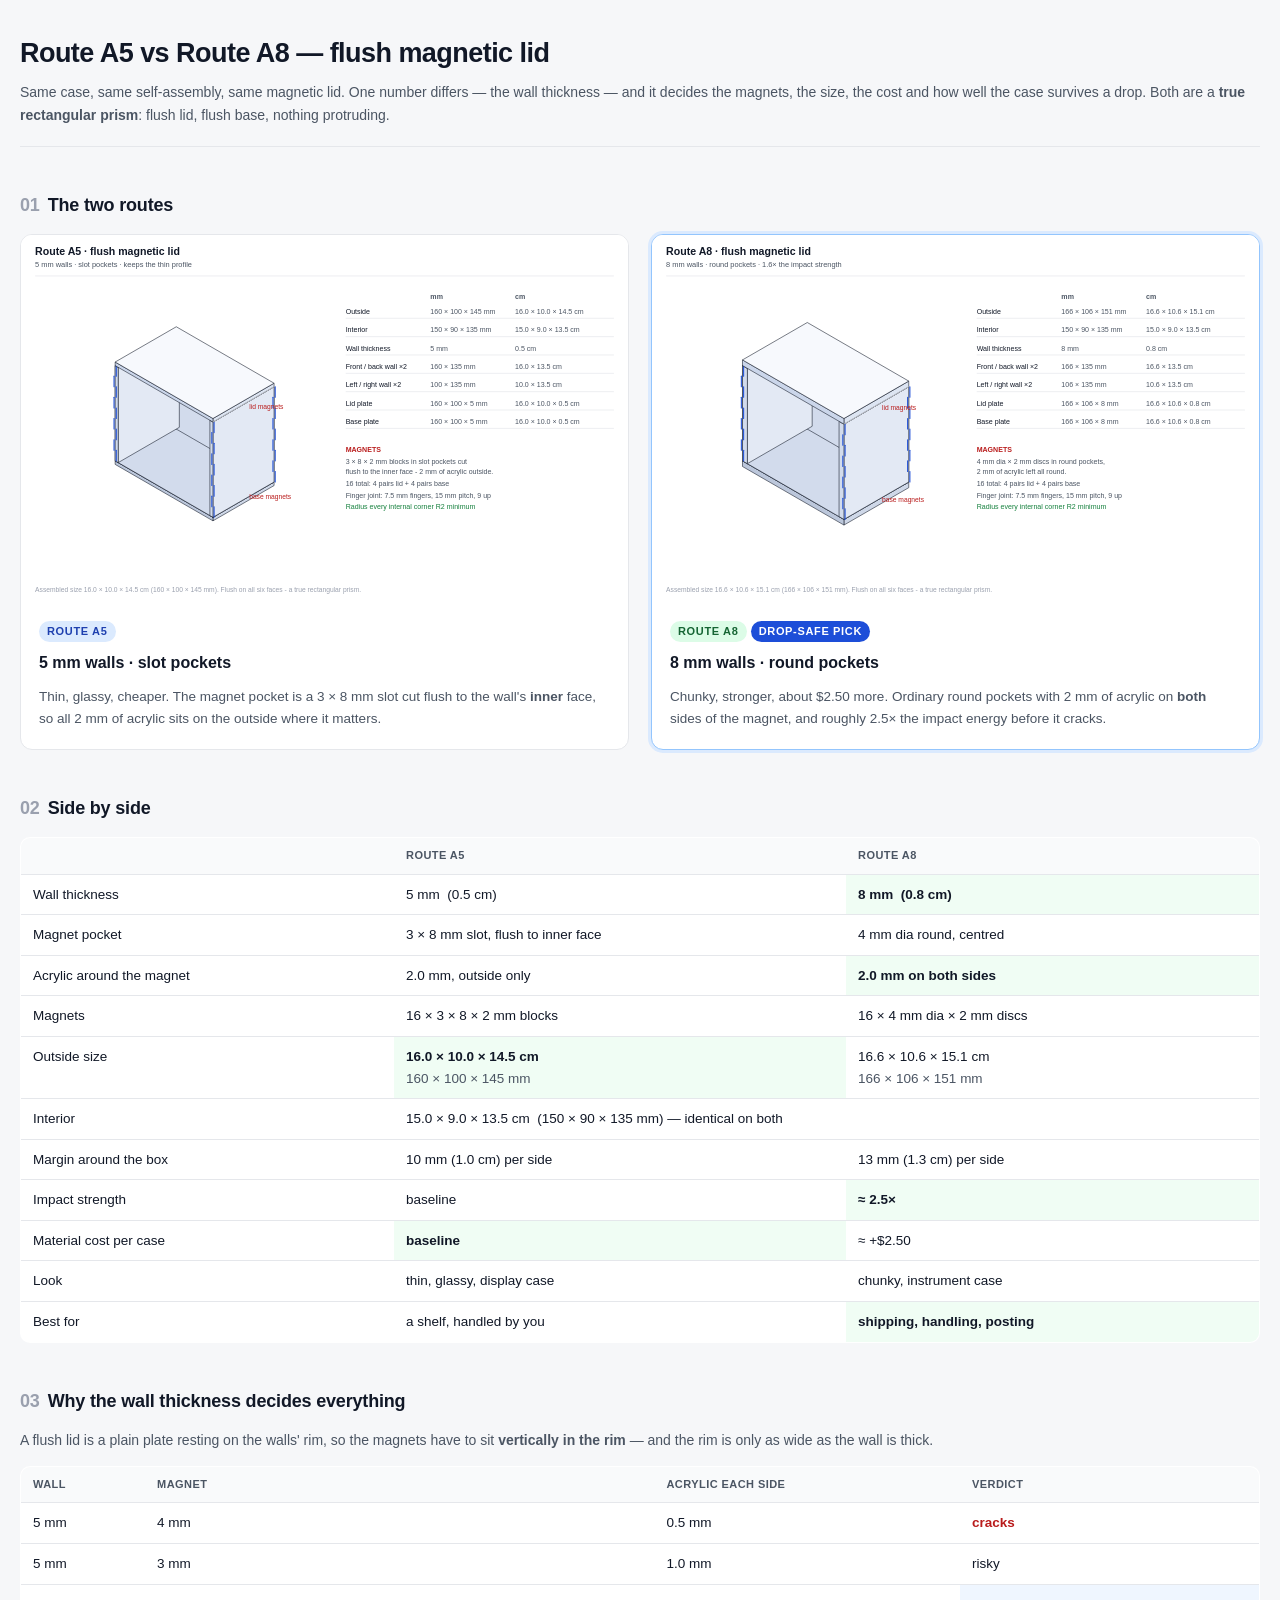
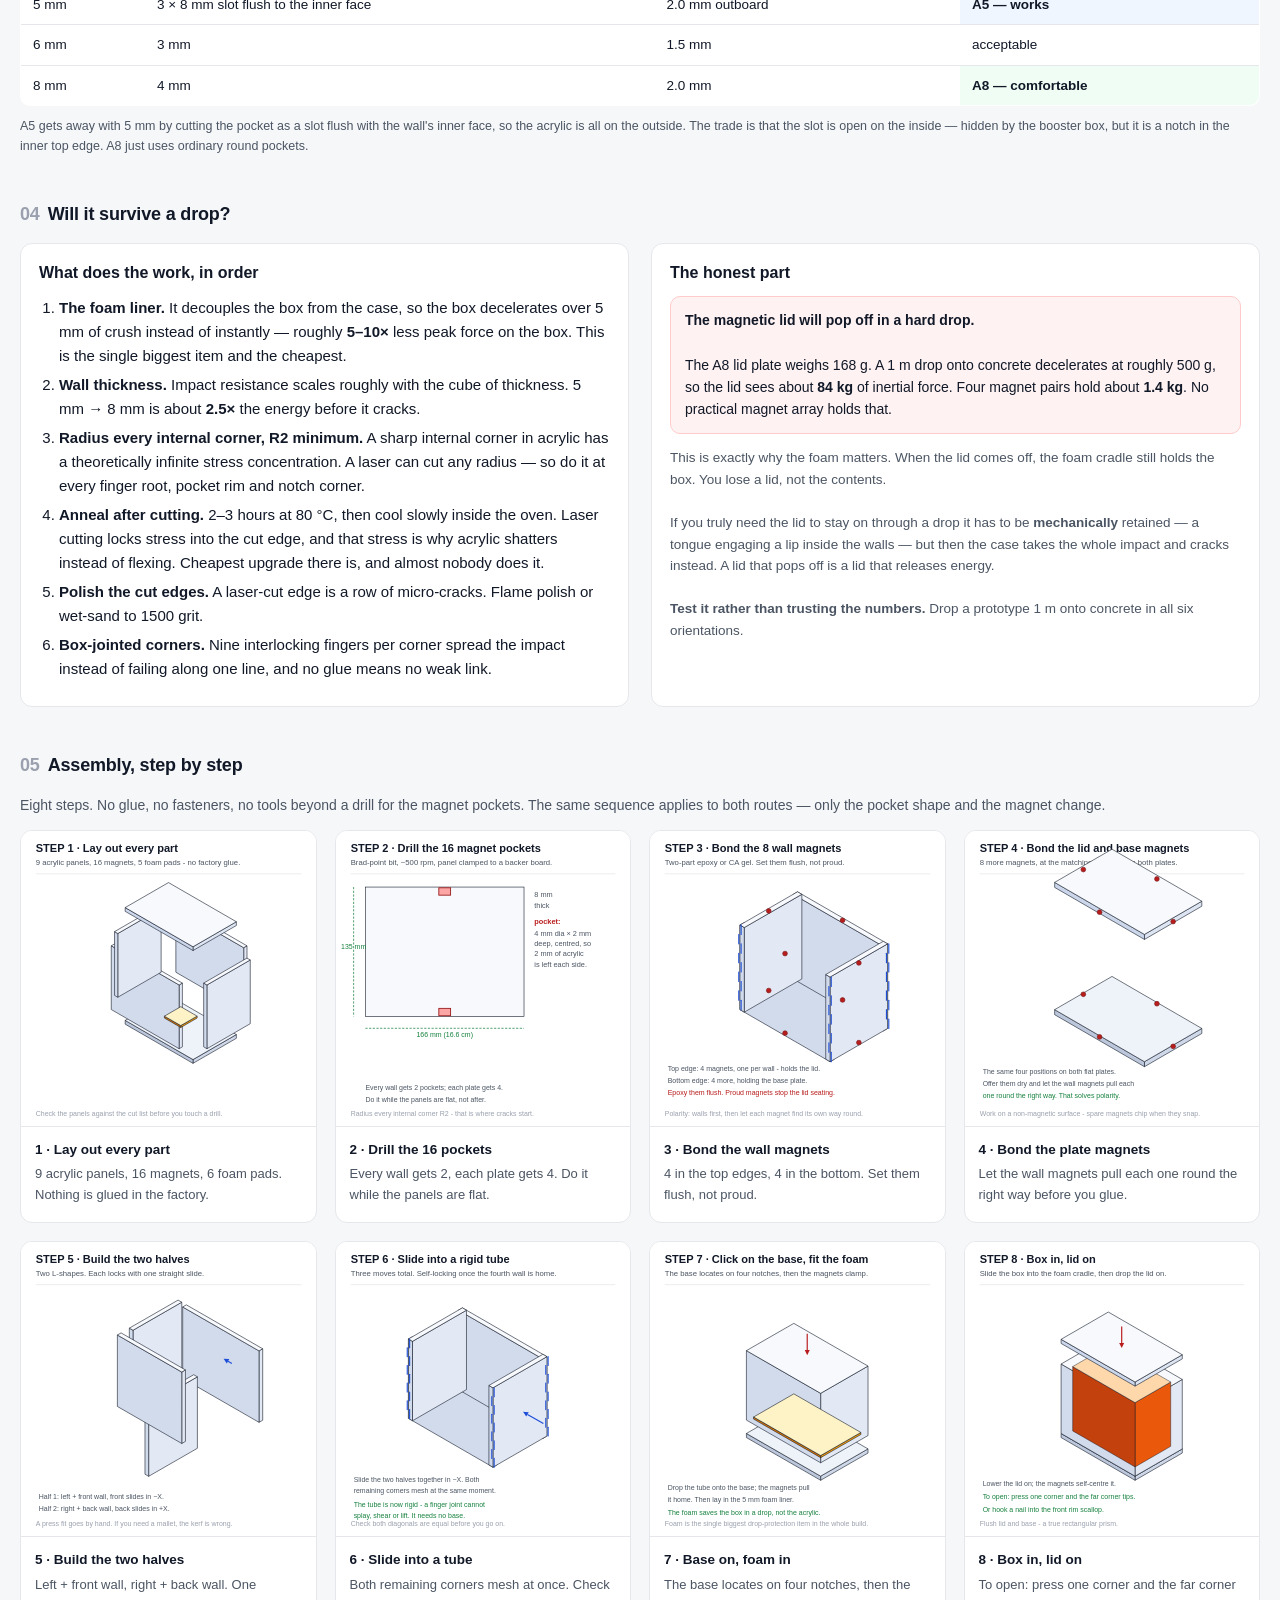
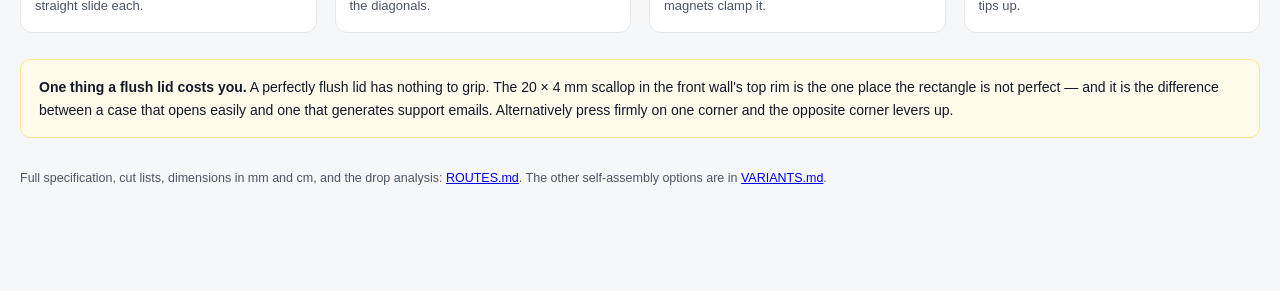
==== display-cases/compare-a.html @ 5394ac8b "Add flush-lid routes A5 and A8 plus an 8-step assembly sequence - ROUTES.md: both routes specced in " ====
<!DOCTYPE html>
<html lang="en">
<head>
<meta charset="utf-8">
<meta name="viewport" content="width=device-width, initial-scale=1">
<title>Route A5 vs Route A8 — flush magnetic lid display case</title>
<style>
  :root { --ink:#111827; --mid:#4b5563; --dim:#9aa0ae; --line:#e5e7eb;
          --blue:#1d4ed8; --red:#b91c1c; --green:#15803d; --amber:#b45309; }
  * { box-sizing: border-box; }
  body { margin:0; padding:32px 20px 90px; background:#f6f7f9; color:var(--ink);
         font:15px/1.6 -apple-system, BlinkMacSystemFont, "Segoe UI", Roboto, Helvetica, Arial, sans-serif; }
  .wrap { max-width: 1360px; margin:0 auto; }
  header { border-bottom:1px solid var(--line); padding-bottom:20px; margin-bottom:26px; }
  h1 { font-size:27px; margin:0 0 6px; letter-spacing:-0.02em; }
  .sub { color:var(--mid); font-size:14px; }
  h2 { font-size:18px; margin:44px 0 14px; letter-spacing:-0.01em; }
  h2 .n { color:var(--dim); font-weight:600; margin-right:8px; }
  .cols2 { display:grid; grid-template-columns:1fr 1fr; gap:22px; }
  .cols4 { display:grid; grid-template-columns:repeat(4,1fr); gap:18px; }
  @media (max-width:1100px) { .cols2, .cols4 { grid-template-columns:1fr 1fr; } }
  @media (max-width:700px)  { .cols2, .cols4 { grid-template-columns:1fr; } }
  .card { background:#fff; border:1px solid var(--line); border-radius:12px; overflow:hidden; }
  .card.pick { border-color:#93c5fd; box-shadow:0 0 0 3px #dbeafe; }
  .card img { display:block; width:100%; height:auto; }
  .body { padding:16px 18px 20px; }
  .tag { display:inline-block; font-size:11px; font-weight:700; letter-spacing:.06em;
         text-transform:uppercase; padding:2px 8px; border-radius:999px; margin-bottom:8px;
         background:#e5e7eb; color:#374151; }
  .tag.a5 { background:#dbeafe; color:#1e40af; }
  .tag.a8 { background:#dcfce7; color:#166534; }
  .tag.star { background:#1d4ed8; color:#fff; }
  h3 { font-size:16px; margin:0 0 10px; }
  table { border-collapse:collapse; width:100%; font-size:13.5px; background:#fff;
          border:1px solid var(--line); border-radius:10px; overflow:hidden; }
  th, td { text-align:left; padding:9px 12px; border-bottom:1px solid var(--line); vertical-align:top; }
  th { background:#f9fafb; font-size:11px; text-transform:uppercase; letter-spacing:.04em; color:var(--mid); }
  tr:last-child td { border-bottom:none; }
  td.best { background:#eff6ff; font-weight:600; }
  td.win { background:#f0fdf4; font-weight:600; }
  code { background:#eef1f5; padding:1px 5px; border-radius:4px; font-size:12.5px; }
  .cap { color:var(--mid); font-size:12.5px; margin-top:10px; }
  .note { background:#fffbeb; border:1px solid #fde68a; border-radius:10px; padding:16px 18px; font-size:14px; }
  .warn { background:#fef2f2; border:1px solid #fecaca; border-radius:10px; padding:16px 18px; font-size:14px; }
  ol, ul { padding-left:20px; margin:6px 0 0; }
  li { margin-bottom:5px; }
  .step { background:#fff; border:1px solid var(--line); border-radius:12px; overflow:hidden; }
  .step img { display:block; width:100%; height:auto; border-bottom:1px solid var(--line); }
  .steptxt { padding:12px 14px 16px; font-size:13px; }
  .steptxt strong { display:block; font-size:13.5px; margin-bottom:4px; }
  .steptxt span { color:var(--mid); }
</style>
</head>
<body>
<div class="wrap">

<header>
  <h1>Route A5 vs Route A8 — flush magnetic lid</h1>
  <div class="sub">
    Same case, same self-assembly, same magnetic lid. One number differs —
    the wall thickness — and it decides the magnets, the size, the cost and how
    well the case survives a drop. Both are a <strong>true rectangular prism</strong>:
    flush lid, flush base, nothing protruding.
  </div>
</header>

<h2><span class="n">01</span>The two routes</h2>
<div class="cols2">
  <div class="card">
    <img src="variants/a5.svg" alt="Route A5 - 5 mm walls, flush magnetic lid">
    <div class="body">
      <span class="tag a5">Route A5</span>
      <h3>5 mm walls &middot; slot pockets</h3>
      <p style="margin:0;font-size:13.5px;color:var(--mid)">
        Thin, glassy, cheaper. The magnet pocket is a 3 &times; 8 mm slot cut flush
        to the wall's <strong>inner</strong> face, so all 2 mm of acrylic sits on
        the outside where it matters.
      </p>
    </div>
  </div>
  <div class="card pick">
    <img src="variants/a8.svg" alt="Route A8 - 8 mm walls, flush magnetic lid">
    <div class="body">
      <span class="tag a8">Route A8</span> <span class="tag star">Drop-safe pick</span>
      <h3>8 mm walls &middot; round pockets</h3>
      <p style="margin:0;font-size:13.5px;color:var(--mid)">
        Chunky, stronger, about $2.50 more. Ordinary round pockets with 2 mm of
        acrylic on <strong>both</strong> sides of the magnet, and roughly 2.5&times;
        the impact energy before it cracks.
      </p>
    </div>
  </div>
</div>

<h2><span class="n">02</span>Side by side</h2>
<table>
  <thead><tr><th>&nbsp;</th><th>Route A5</th><th>Route A8</th></tr></thead>
  <tbody>
    <tr><td>Wall thickness</td><td>5 mm &nbsp;(0.5 cm)</td><td class="win">8 mm &nbsp;(0.8 cm)</td></tr>
    <tr><td>Magnet pocket</td><td>3 &times; 8 mm slot, flush to inner face</td><td>4 mm dia round, centred</td></tr>
    <tr><td>Acrylic around the magnet</td><td>2.0 mm, outside only</td><td class="win">2.0 mm on both sides</td></tr>
    <tr><td>Magnets</td><td>16 &times; 3 &times; 8 &times; 2 mm blocks</td><td>16 &times; 4 mm dia &times; 2 mm discs</td></tr>
    <tr><td>Outside size</td>
        <td class="win">16.0 &times; 10.0 &times; 14.5 cm<br><span style="color:var(--mid);font-weight:400">160 &times; 100 &times; 145 mm</span></td>
        <td>16.6 &times; 10.6 &times; 15.1 cm<br><span style="color:var(--mid)">166 &times; 106 &times; 151 mm</span></td></tr>
    <tr><td>Interior</td><td colspan="2">15.0 &times; 9.0 &times; 13.5 cm &nbsp;(150 &times; 90 &times; 135 mm) &mdash; identical on both</td></tr>
    <tr><td>Margin around the box</td><td>10 mm (1.0 cm) per side</td><td>13 mm (1.3 cm) per side</td></tr>
    <tr><td>Impact strength</td><td>baseline</td><td class="win">&asymp; 2.5&times;</td></tr>
    <tr><td>Material cost per case</td><td class="win">baseline</td><td>&asymp; +$2.50</td></tr>
    <tr><td>Look</td><td>thin, glassy, display case</td><td>chunky, instrument case</td></tr>
    <tr><td>Best for</td><td>a shelf, handled by you</td><td class="win">shipping, handling, posting</td></tr>
  </tbody>
</table>

<h2><span class="n">03</span>Why the wall thickness decides everything</h2>
<p style="font-size:14px;color:var(--mid);margin-top:0">
  A flush lid is a plain plate resting on the walls' rim, so the magnets have to
  sit <strong>vertically in the rim</strong> &mdash; and the rim is only as wide as the
  wall is thick.
</p>
<table>
  <thead><tr><th>Wall</th><th>Magnet</th><th>Acrylic each side</th><th>Verdict</th></tr></thead>
  <tbody>
    <tr><td>5 mm</td><td>4 mm</td><td>0.5 mm</td><td style="color:var(--red);font-weight:600">cracks</td></tr>
    <tr><td>5 mm</td><td>3 mm</td><td>1.0 mm</td><td>risky</td></tr>
    <tr><td>5 mm</td><td>3 &times; 8 mm slot flush to the inner face</td><td>2.0 mm outboard</td><td class="best">A5 &mdash; works</td></tr>
    <tr><td>6 mm</td><td>3 mm</td><td>1.5 mm</td><td>acceptable</td></tr>
    <tr><td>8 mm</td><td>4 mm</td><td>2.0 mm</td><td class="win">A8 &mdash; comfortable</td></tr>
  </tbody>
</table>
<p class="cap">
  A5 gets away with 5 mm by cutting the pocket as a slot flush with the wall's
  inner face, so the acrylic is all on the outside. The trade is that the slot is
  open on the inside &mdash; hidden by the booster box, but it is a notch in the
  inner top edge. A8 just uses ordinary round pockets.
</p>


<h2><span class="n">04</span>Will it survive a drop?</h2>
<div class="cols2">
  <div class="card"><div class="body">
    <h3>What does the work, in order</h3>
    <ol>
      <li><strong>The foam liner.</strong> It decouples the box from the case, so the box decelerates over 5 mm of crush instead of instantly &mdash; roughly <strong>5&ndash;10&times;</strong> less peak force on the box. This is the single biggest item and the cheapest.</li>
      <li><strong>Wall thickness.</strong> Impact resistance scales roughly with the cube of thickness. 5 mm &rarr; 8 mm is about <strong>2.5&times;</strong> the energy before it cracks.</li>
      <li><strong>Radius every internal corner, R2 minimum.</strong> A sharp internal corner in acrylic has a theoretically infinite stress concentration. A laser can cut any radius &mdash; so do it at every finger root, pocket rim and notch corner.</li>
      <li><strong>Anneal after cutting.</strong> 2&ndash;3 hours at 80&nbsp;&deg;C, then cool slowly inside the oven. Laser cutting locks stress into the cut edge, and that stress is why acrylic shatters instead of flexing. Cheapest upgrade there is, and almost nobody does it.</li>
      <li><strong>Polish the cut edges.</strong> A laser-cut edge is a row of micro-cracks. Flame polish or wet-sand to 1500 grit.</li>
      <li><strong>Box-jointed corners.</strong> Nine interlocking fingers per corner spread the impact instead of failing along one line, and no glue means no weak link.</li>
    </ol>
  </div></div>
  <div class="card"><div class="body">
    <h3>The honest part</h3>
    <div class="warn" style="padding:12px 14px">
      <strong>The magnetic lid will pop off in a hard drop.</strong><br><br>
      The A8 lid plate weighs 168&nbsp;g. A 1&nbsp;m drop onto concrete decelerates at
      roughly 500&nbsp;g, so the lid sees about <strong>84&nbsp;kg</strong> of inertial force.
      Four magnet pairs hold about <strong>1.4&nbsp;kg</strong>. No practical magnet
      array holds that.
    </div>
    <p style="font-size:13.5px;color:var(--mid);margin-bottom:0">
      This is exactly why the foam matters. When the lid comes off, the foam cradle
      still holds the box. You lose a lid, not the contents.
      <br><br>
      If you truly need the lid to stay on through a drop it has to be
      <strong>mechanically</strong> retained &mdash; a tongue engaging a lip inside the
      walls &mdash; but then the case takes the whole impact and cracks instead. A lid
      that pops off is a lid that releases energy.
      <br><br>
      <strong>Test it rather than trusting the numbers.</strong> Drop a prototype
      1&nbsp;m onto concrete in all six orientations.
    </p>
  </div></div>
</div>

<h2><span class="n">05</span>Assembly, step by step</h2>
<p style="font-size:14px;color:var(--mid);margin-top:0">
  Eight steps. No glue, no fasteners, no tools beyond a drill for the magnet
  pockets. The same sequence applies to both routes &mdash; only the pocket shape and
  the magnet change.
</p>
<div class="cols4">

  <div class="step">
    <img src="variants/assembly-01.svg" alt="Step 1 - lay out every part">
    <div class="steptxt"><strong>1 &middot; Lay out every part</strong>
      <span>9 acrylic panels, 16 magnets, 6 foam pads. Nothing is glued in the factory.</span></div>
  </div>

  <div class="step">
    <img src="variants/assembly-02.svg" alt="Step 2 - drill the 16 magnet pockets">
    <div class="steptxt"><strong>2 &middot; Drill the 16 pockets</strong>
      <span>Every wall gets 2, each plate gets 4. Do it while the panels are flat.</span></div>
  </div>

  <div class="step">
    <img src="variants/assembly-03.svg" alt="Step 3 - bond the 8 wall magnets">
    <div class="steptxt"><strong>3 &middot; Bond the wall magnets</strong>
      <span>4 in the top edges, 4 in the bottom. Set them flush, not proud.</span></div>
  </div>

  <div class="step">
    <img src="variants/assembly-04.svg" alt="Step 4 - bond the lid and base magnets">
    <div class="steptxt"><strong>4 &middot; Bond the plate magnets</strong>
      <span>Let the wall magnets pull each one round the right way before you glue.</span></div>
  </div>

  <div class="step">
    <img src="variants/assembly-05.svg" alt="Step 5 - build the two halves">
    <div class="steptxt"><strong>5 &middot; Build the two halves</strong>
      <span>Left + front wall, right + back wall. One straight slide each.</span></div>
  </div>

  <div class="step">
    <img src="variants/assembly-06.svg" alt="Step 6 - slide into a rigid tube">
    <div class="steptxt"><strong>6 &middot; Slide into a tube</strong>
      <span>Both remaining corners mesh at once. Check the diagonals.</span></div>
  </div>

  <div class="step">
    <img src="variants/assembly-07.svg" alt="Step 7 - click on the base and fit the foam">
    <div class="steptxt"><strong>7 &middot; Base on, foam in</strong>
      <span>The base locates on four notches, then the magnets clamp it.</span></div>
  </div>

  <div class="step">
    <img src="variants/assembly-08.svg" alt="Step 8 - box in, lid on">
    <div class="steptxt"><strong>8 &middot; Box in, lid on</strong>
      <span>To open: press one corner and the far corner tips up.</span></div>
  </div>

</div>

<div class="note" style="margin-top:26px">
  <strong>One thing a flush lid costs you.</strong> A perfectly flush lid has nothing to
  grip. The 20 &times; 4 mm scallop in the front wall's top rim is the one place the
  rectangle is not perfect &mdash; and it is the difference between a case that opens
  easily and one that generates support emails. Alternatively press firmly on one
  corner and the opposite corner levers up.
</div>

<p class="cap" style="margin-top:30px">
  Full specification, cut lists, dimensions in mm and cm, and the drop analysis:
  <a href="ROUTES.md">ROUTES.md</a>. The other self-assembly options are in
  <a href="VARIANTS.md">VARIANTS.md</a>.
</p>

</div>
</body>
</html>
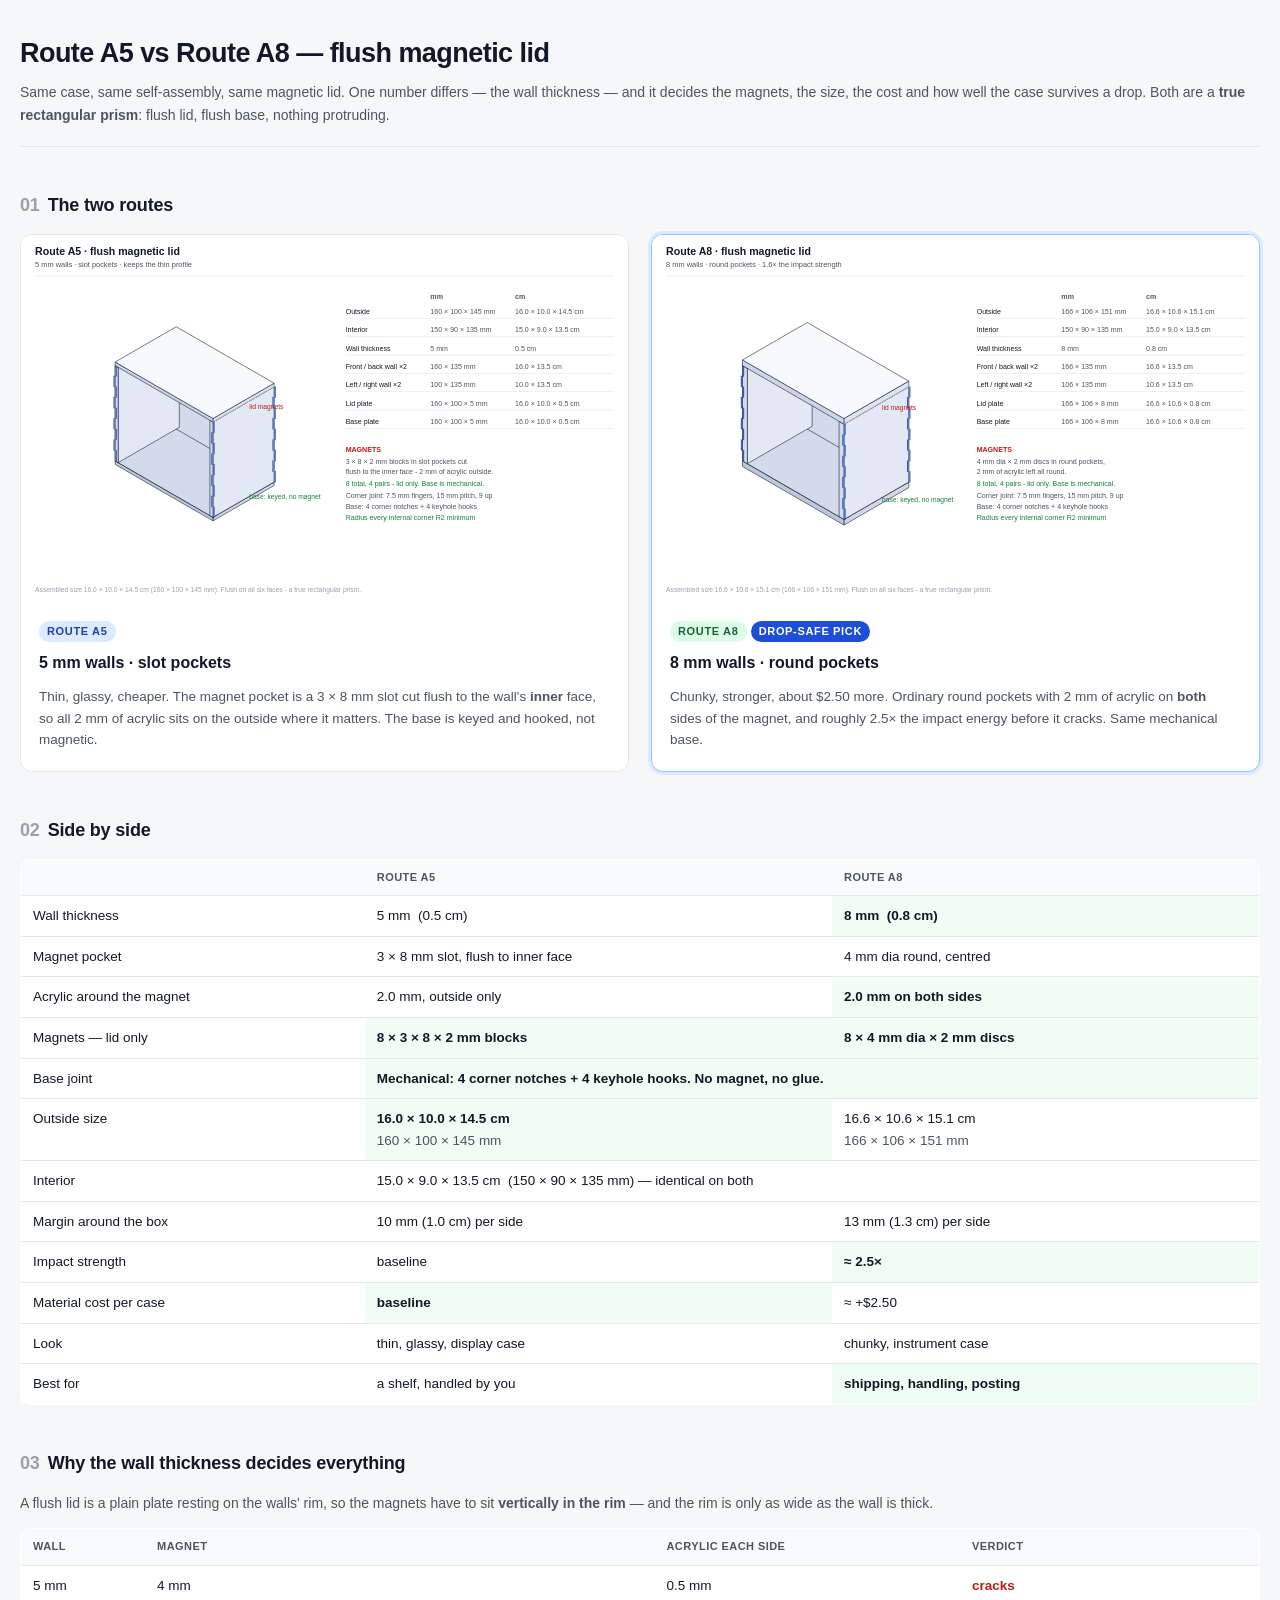
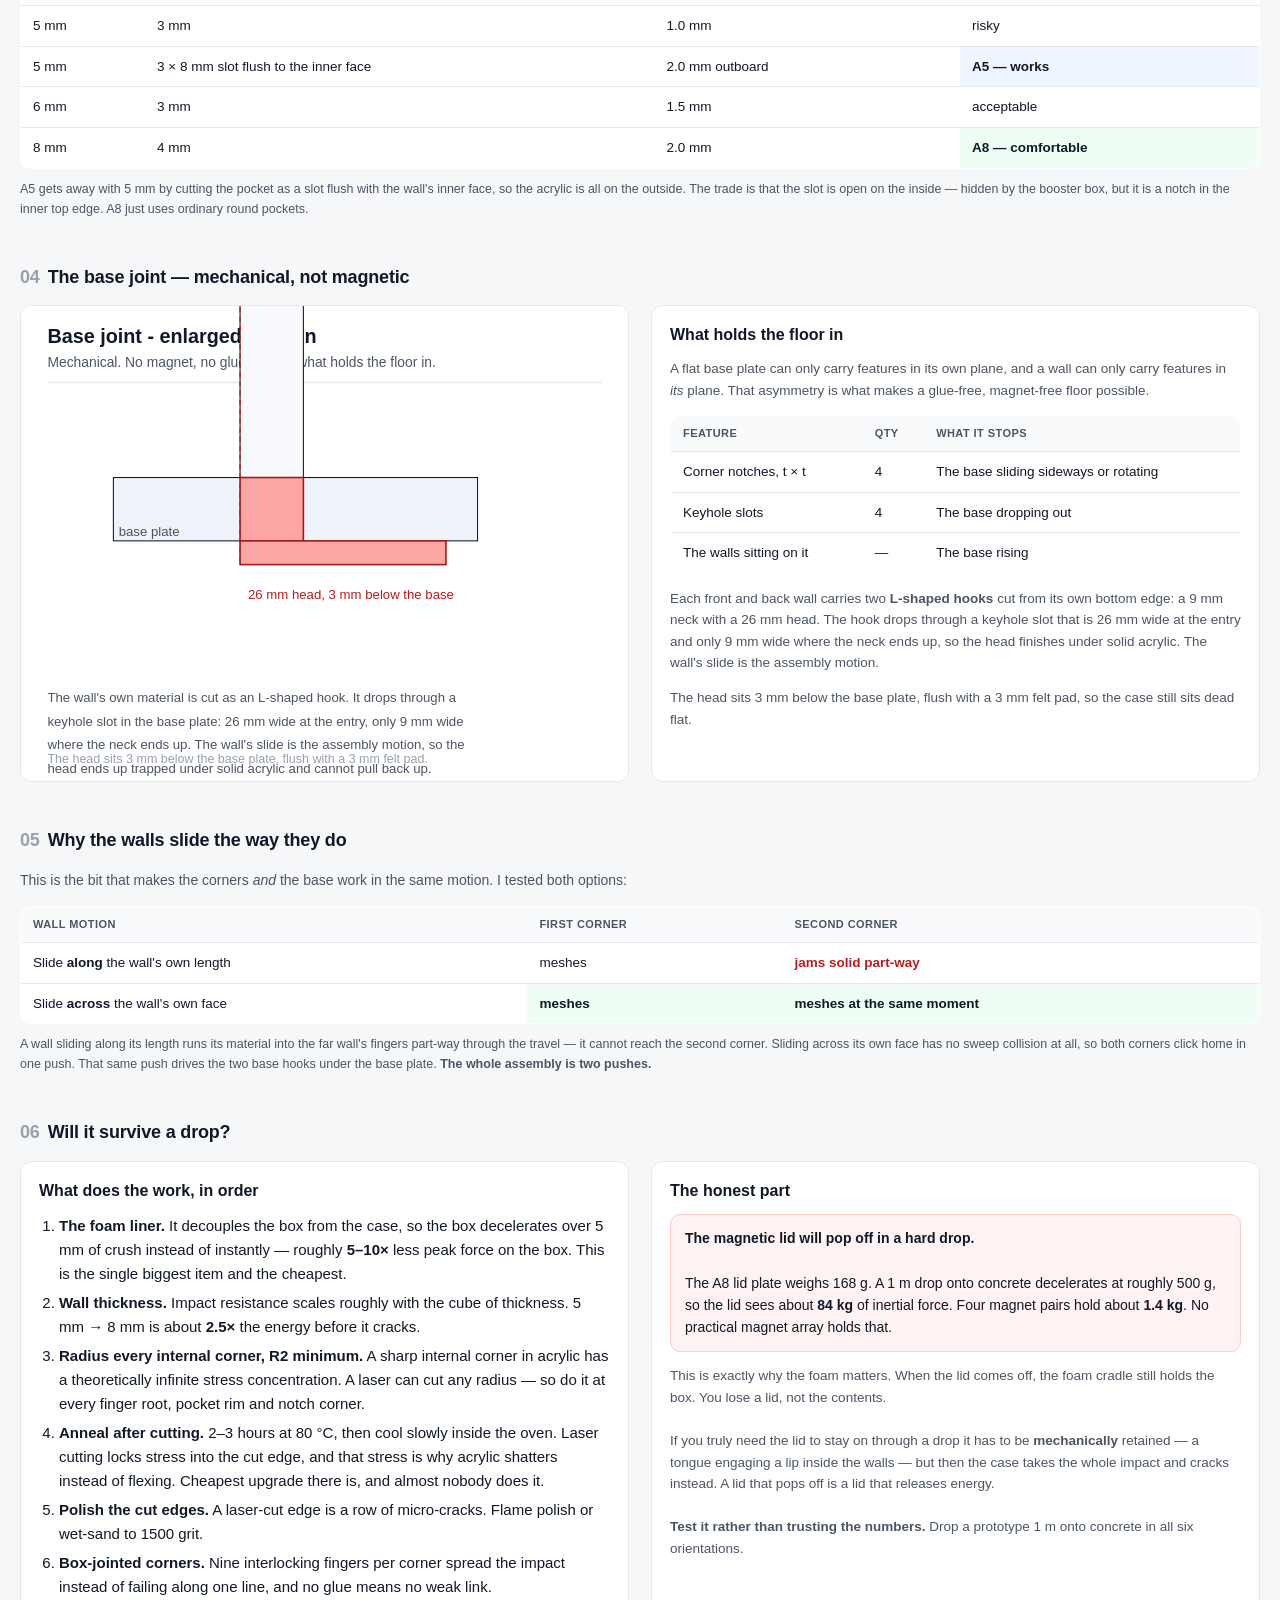
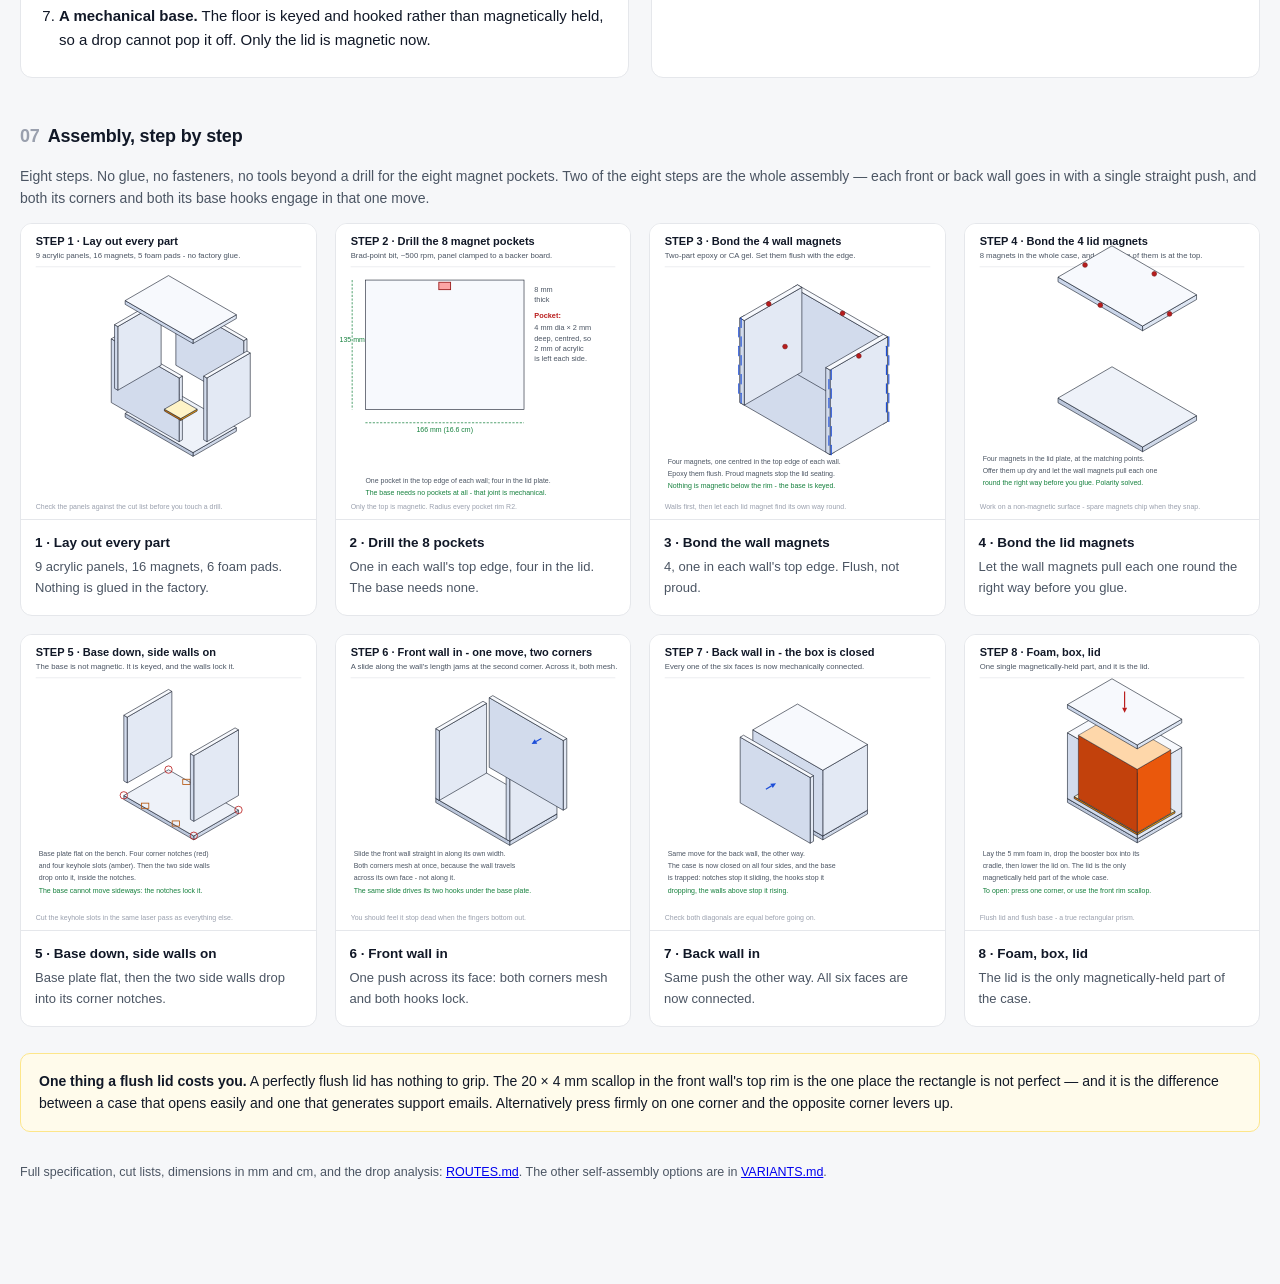
==== commit bbf8b06e: "Replace the magnetic base with a mechanical keyed joint; 8 magnets, lid only The base is now held by" ====
--- a/display-cases/compare-a.html
+++ b/display-cases/compare-a.html
@@ -74,7 +74,7 @@
       <p style="margin:0;font-size:13.5px;color:var(--mid)">
         Thin, glassy, cheaper. The magnet pocket is a 3 &times; 8 mm slot cut flush
         to the wall's <strong>inner</strong> face, so all 2 mm of acrylic sits on
-        the outside where it matters.
+        the outside where it matters. The base is keyed and hooked, not magnetic.
       </p>
     </div>
   </div>
@@ -86,7 +86,7 @@
       <p style="margin:0;font-size:13.5px;color:var(--mid)">
         Chunky, stronger, about $2.50 more. Ordinary round pockets with 2 mm of
         acrylic on <strong>both</strong> sides of the magnet, and roughly 2.5&times;
-        the impact energy before it cracks.
+        the impact energy before it cracks. Same mechanical base.
       </p>
     </div>
   </div>
@@ -99,7 +99,8 @@
     <tr><td>Wall thickness</td><td>5 mm &nbsp;(0.5 cm)</td><td class="win">8 mm &nbsp;(0.8 cm)</td></tr>
     <tr><td>Magnet pocket</td><td>3 &times; 8 mm slot, flush to inner face</td><td>4 mm dia round, centred</td></tr>
     <tr><td>Acrylic around the magnet</td><td>2.0 mm, outside only</td><td class="win">2.0 mm on both sides</td></tr>
-    <tr><td>Magnets</td><td>16 &times; 3 &times; 8 &times; 2 mm blocks</td><td>16 &times; 4 mm dia &times; 2 mm discs</td></tr>
+    <tr><td>Magnets &mdash; lid only</td><td class="win">8 &times; 3 &times; 8 &times; 2 mm blocks</td><td class="win">8 &times; 4 mm dia &times; 2 mm discs</td></tr>
+    <tr><td>Base joint</td><td colspan="2" class="win">Mechanical: 4 corner notches + 4 keyhole hooks. No magnet, no glue.</td></tr>
     <tr><td>Outside size</td>
         <td class="win">16.0 &times; 10.0 &times; 14.5 cm<br><span style="color:var(--mid);font-weight:400">160 &times; 100 &times; 145 mm</span></td>
         <td>16.6 &times; 10.6 &times; 15.1 cm<br><span style="color:var(--mid)">166 &times; 106 &times; 151 mm</span></td></tr>
@@ -136,7 +137,57 @@
 </p>
 
 
-<h2><span class="n">04</span>Will it survive a drop?</h2>
+<h2><span class="n">04</span>The base joint &mdash; mechanical, not magnetic</h2>
+<div class="cols2">
+  <div class="card"><img src="variants/base-joint.svg" alt="Enlarged section through the base keyhole and hook"></div>
+  <div class="card"><div class="body">
+    <h3>What holds the floor in</h3>
+    <p style="font-size:13.5px;color:var(--mid);margin-top:0">
+      A flat base plate can only carry features in its own plane, and a wall can
+      only carry features in <em>its</em> plane. That asymmetry is what makes a
+      glue-free, magnet-free floor possible.
+    </p>
+    <table>
+      <thead><tr><th>Feature</th><th>Qty</th><th>What it stops</th></tr></thead>
+      <tbody>
+        <tr><td>Corner notches, t &times; t</td><td>4</td><td>The base sliding sideways or rotating</td></tr>
+        <tr><td>Keyhole slots</td><td>4</td><td>The base dropping out</td></tr>
+        <tr><td>The walls sitting on it</td><td>&mdash;</td><td>The base rising</td></tr>
+      </tbody>
+    </table>
+    <p style="font-size:13.5px;color:var(--mid)">
+      Each front and back wall carries two <strong>L-shaped hooks</strong> cut from its
+      own bottom edge: a 9 mm neck with a 26 mm head. The hook drops through a keyhole
+      slot that is 26 mm wide at the entry and only 9 mm wide where the neck ends up,
+      so the head finishes under solid acrylic. The wall's slide is the assembly motion.
+    </p>
+    <p style="font-size:13.5px;color:var(--mid);margin-bottom:0">
+      The head sits 3 mm below the base plate, flush with a 3 mm felt pad, so the case
+      still sits dead flat.
+    </p>
+  </div></div>
+</div>
+
+<h2><span class="n">05</span>Why the walls slide the way they do</h2>
+<p style="font-size:14px;color:var(--mid);margin-top:0">
+  This is the bit that makes the corners <em>and</em> the base work in the same motion.
+  I tested both options:
+</p>
+<table>
+  <thead><tr><th>Wall motion</th><th>First corner</th><th>Second corner</th></tr></thead>
+  <tbody>
+    <tr><td>Slide <strong>along</strong> the wall's own length</td><td>meshes</td><td style="color:var(--red);font-weight:600">jams solid part-way</td></tr>
+    <tr><td>Slide <strong>across</strong> the wall's own face</td><td class="win">meshes</td><td class="win">meshes at the same moment</td></tr>
+  </tbody>
+</table>
+<p class="cap">
+  A wall sliding along its length runs its material into the far wall's fingers part-way
+  through the travel &mdash; it cannot reach the second corner. Sliding across its own face
+  has no sweep collision at all, so both corners click home in one push. That same push
+  drives the two base hooks under the base plate. <strong>The whole assembly is two pushes.</strong>
+</p>
+
+<h2><span class="n">06</span>Will it survive a drop?</h2>
 <div class="cols2">
   <div class="card"><div class="body">
     <h3>What does the work, in order</h3>
@@ -147,6 +198,7 @@
       <li><strong>Anneal after cutting.</strong> 2&ndash;3 hours at 80&nbsp;&deg;C, then cool slowly inside the oven. Laser cutting locks stress into the cut edge, and that stress is why acrylic shatters instead of flexing. Cheapest upgrade there is, and almost nobody does it.</li>
       <li><strong>Polish the cut edges.</strong> A laser-cut edge is a row of micro-cracks. Flame polish or wet-sand to 1500 grit.</li>
       <li><strong>Box-jointed corners.</strong> Nine interlocking fingers per corner spread the impact instead of failing along one line, and no glue means no weak link.</li>
+      <li><strong>A mechanical base.</strong> The floor is keyed and hooked rather than magnetically held, so a drop cannot pop it off. Only the lid is magnetic now.</li>
     </ol>
   </div></div>
   <div class="card"><div class="body">
@@ -173,11 +225,12 @@
   </div></div>
 </div>
 
-<h2><span class="n">05</span>Assembly, step by step</h2>
+<h2><span class="n">07</span>Assembly, step by step</h2>
 <p style="font-size:14px;color:var(--mid);margin-top:0">
-  Eight steps. No glue, no fasteners, no tools beyond a drill for the magnet
-  pockets. The same sequence applies to both routes &mdash; only the pocket shape and
-  the magnet change.
+  Eight steps. No glue, no fasteners, no tools beyond a drill for the eight magnet
+  pockets. Two of the eight steps are the whole assembly &mdash; each front or back wall
+  goes in with a single straight push, and both its corners and both its base hooks
+  engage in that one move.
 </p>
 <div class="cols4">
 
@@ -189,44 +242,44 @@
 
   <div class="step">
     <img src="variants/assembly-02.svg" alt="Step 2 - drill the 16 magnet pockets">
-    <div class="steptxt"><strong>2 &middot; Drill the 16 pockets</strong>
-      <span>Every wall gets 2, each plate gets 4. Do it while the panels are flat.</span></div>
+    <div class="steptxt"><strong>2 &middot; Drill the 8 pockets</strong>
+      <span>One in each wall's top edge, four in the lid. The base needs none.</span></div>
   </div>
 
   <div class="step">
     <img src="variants/assembly-03.svg" alt="Step 3 - bond the 8 wall magnets">
     <div class="steptxt"><strong>3 &middot; Bond the wall magnets</strong>
-      <span>4 in the top edges, 4 in the bottom. Set them flush, not proud.</span></div>
+      <span>4, one in each wall's top edge. Flush, not proud.</span></div>
   </div>
 
   <div class="step">
     <img src="variants/assembly-04.svg" alt="Step 4 - bond the lid and base magnets">
-    <div class="steptxt"><strong>4 &middot; Bond the plate magnets</strong>
+    <div class="steptxt"><strong>4 &middot; Bond the lid magnets</strong>
       <span>Let the wall magnets pull each one round the right way before you glue.</span></div>
   </div>
 
   <div class="step">
     <img src="variants/assembly-05.svg" alt="Step 5 - build the two halves">
-    <div class="steptxt"><strong>5 &middot; Build the two halves</strong>
-      <span>Left + front wall, right + back wall. One straight slide each.</span></div>
+    <div class="steptxt"><strong>5 &middot; Base down, side walls on</strong>
+      <span>Base plate flat, then the two side walls drop into its corner notches.</span></div>
   </div>
 
   <div class="step">
     <img src="variants/assembly-06.svg" alt="Step 6 - slide into a rigid tube">
-    <div class="steptxt"><strong>6 &middot; Slide into a tube</strong>
-      <span>Both remaining corners mesh at once. Check the diagonals.</span></div>
+    <div class="steptxt"><strong>6 &middot; Front wall in</strong>
+      <span>One push across its face: both corners mesh and both hooks lock.</span></div>
   </div>
 
   <div class="step">
     <img src="variants/assembly-07.svg" alt="Step 7 - click on the base and fit the foam">
-    <div class="steptxt"><strong>7 &middot; Base on, foam in</strong>
-      <span>The base locates on four notches, then the magnets clamp it.</span></div>
+    <div class="steptxt"><strong>7 &middot; Back wall in</strong>
+      <span>Same push the other way. All six faces are now connected.</span></div>
   </div>
 
   <div class="step">
     <img src="variants/assembly-08.svg" alt="Step 8 - box in, lid on">
-    <div class="steptxt"><strong>8 &middot; Box in, lid on</strong>
-      <span>To open: press one corner and the far corner tips up.</span></div>
+    <div class="steptxt"><strong>8 &middot; Foam, box, lid</strong>
+      <span>The lid is the only magnetically-held part of the case.</span></div>
   </div>
 
 </div>
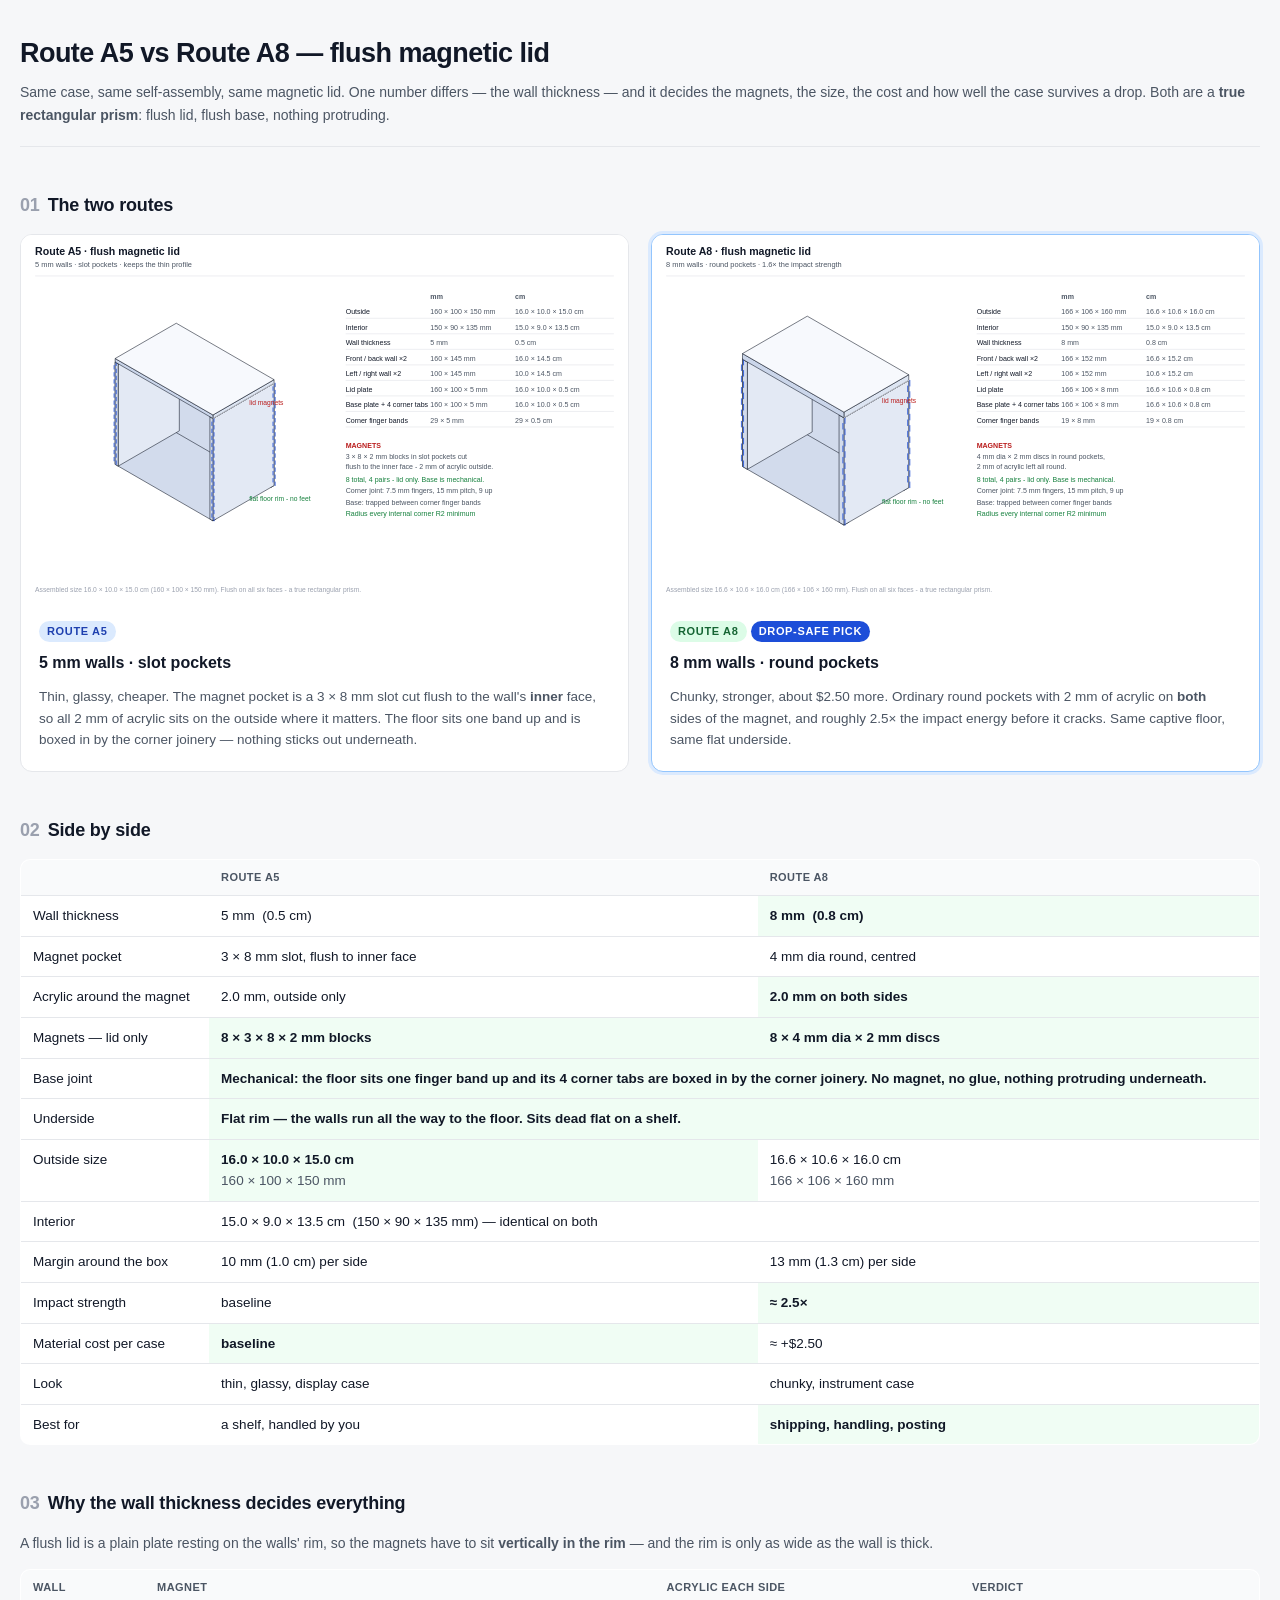
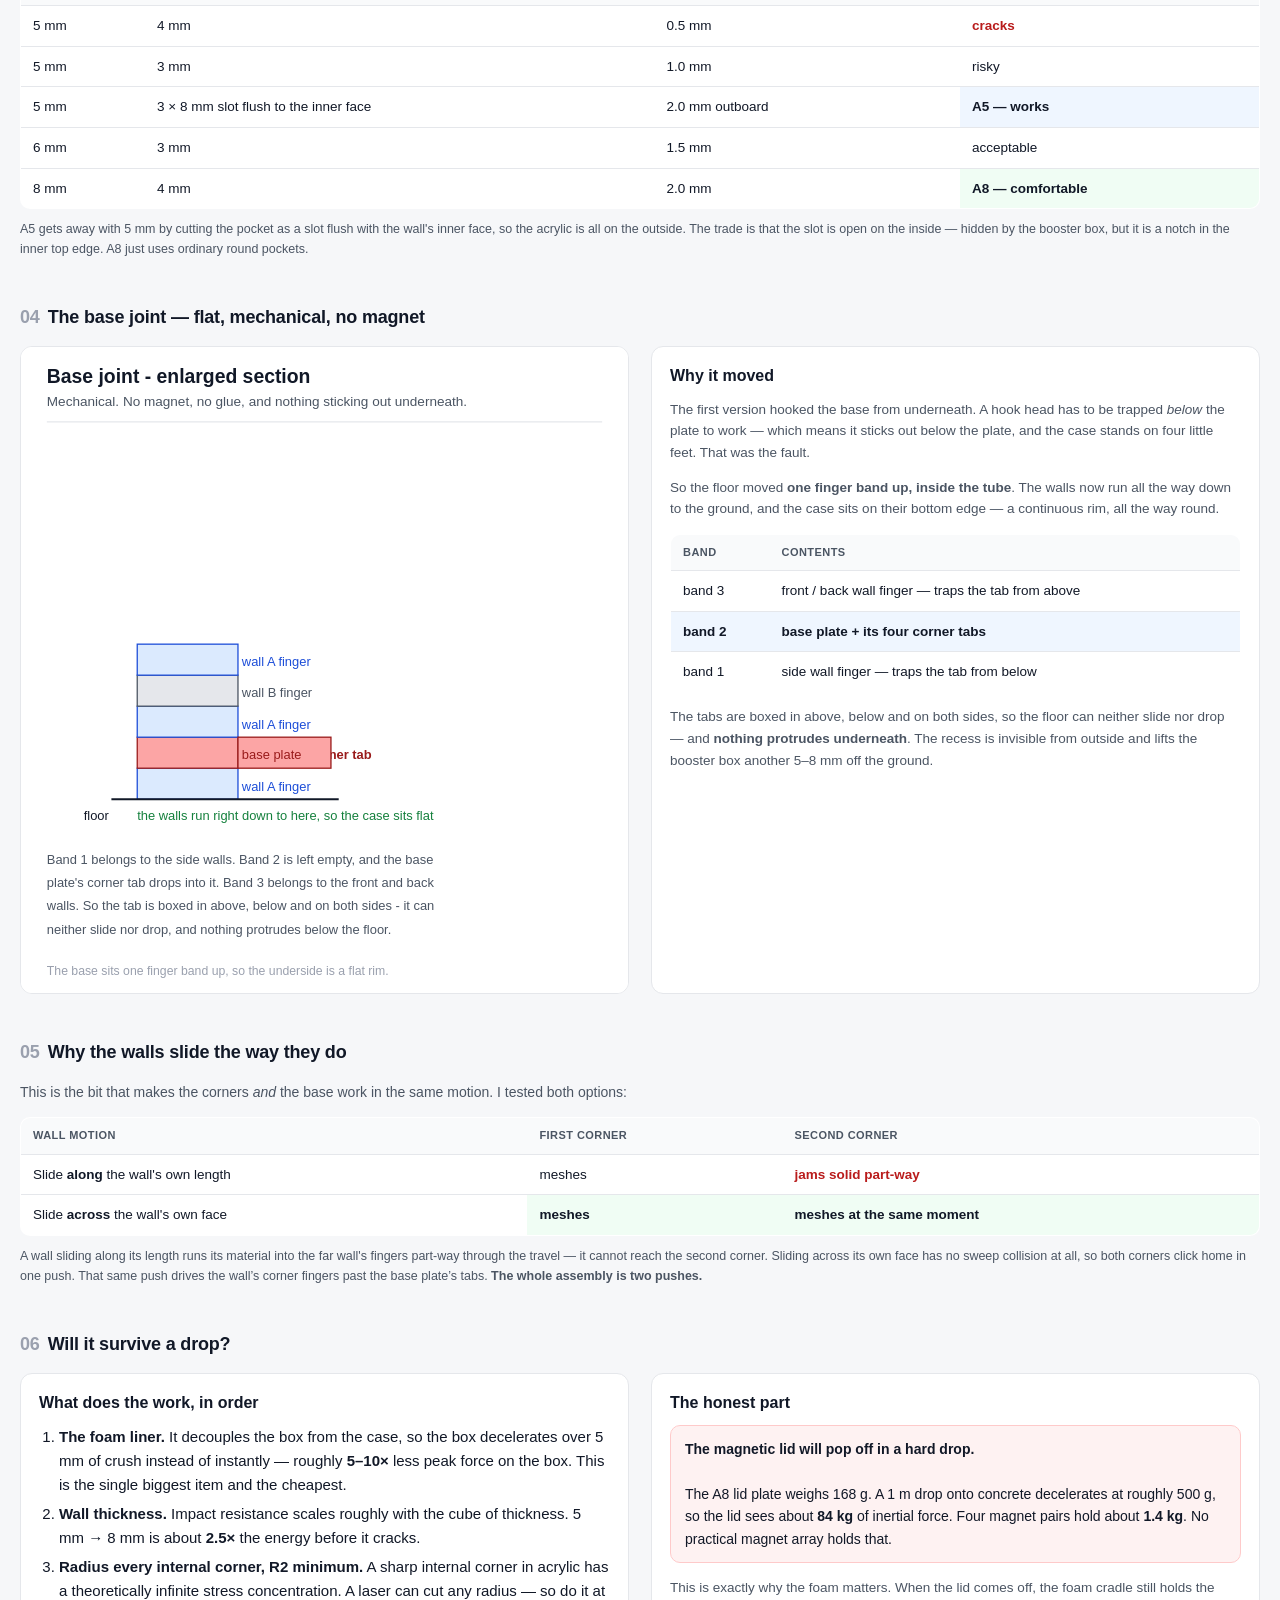
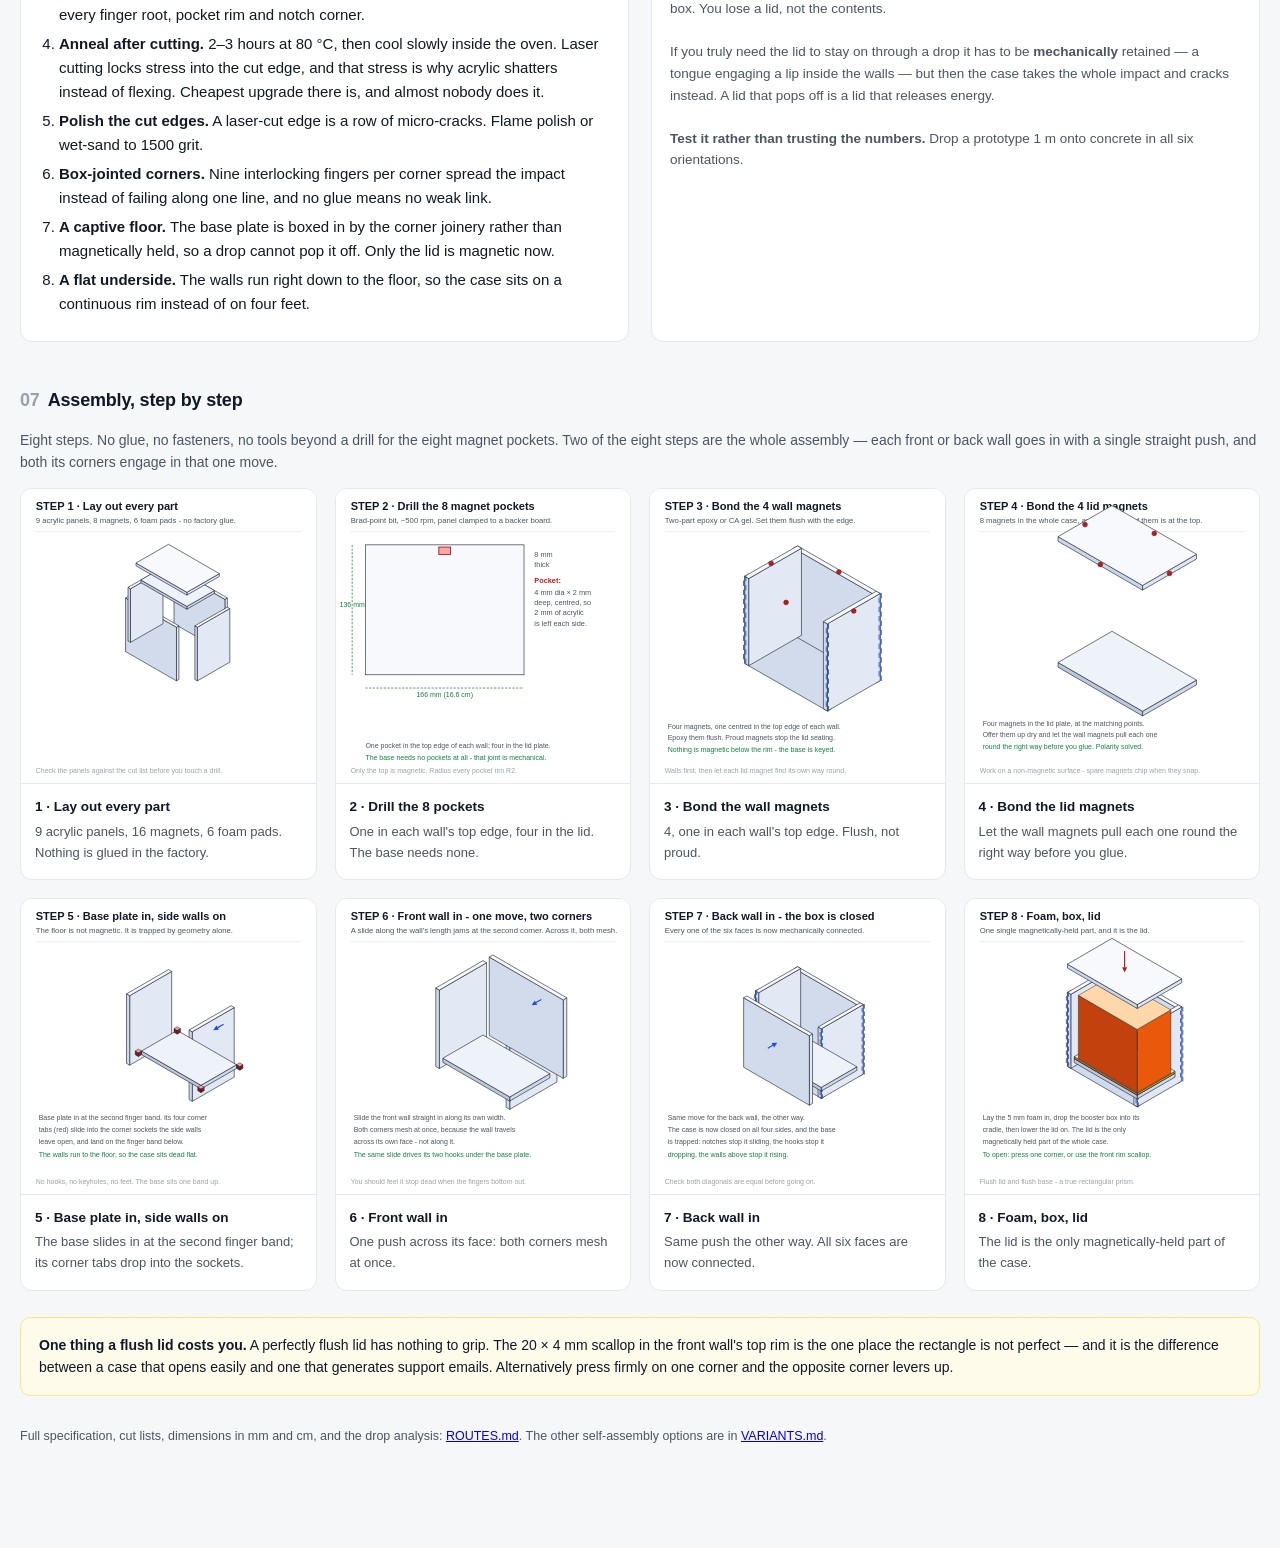
==== commit 75fc053a: "Drop the hook-and-keyhole base: floor now sits inside the tube, case sits flat The hook head had to " ====
--- a/display-cases/compare-a.html
+++ b/display-cases/compare-a.html
@@ -74,7 +74,7 @@
       <p style="margin:0;font-size:13.5px;color:var(--mid)">
         Thin, glassy, cheaper. The magnet pocket is a 3 &times; 8 mm slot cut flush
         to the wall's <strong>inner</strong> face, so all 2 mm of acrylic sits on
-        the outside where it matters. The base is keyed and hooked, not magnetic.
+        the outside where it matters. The floor sits one band up and is boxed in by the corner joinery &mdash; nothing sticks out underneath.
       </p>
     </div>
   </div>
@@ -86,7 +86,7 @@
       <p style="margin:0;font-size:13.5px;color:var(--mid)">
         Chunky, stronger, about $2.50 more. Ordinary round pockets with 2 mm of
         acrylic on <strong>both</strong> sides of the magnet, and roughly 2.5&times;
-        the impact energy before it cracks. Same mechanical base.
+        the impact energy before it cracks. Same captive floor, same flat underside.
       </p>
     </div>
   </div>
@@ -100,10 +100,11 @@
     <tr><td>Magnet pocket</td><td>3 &times; 8 mm slot, flush to inner face</td><td>4 mm dia round, centred</td></tr>
     <tr><td>Acrylic around the magnet</td><td>2.0 mm, outside only</td><td class="win">2.0 mm on both sides</td></tr>
     <tr><td>Magnets &mdash; lid only</td><td class="win">8 &times; 3 &times; 8 &times; 2 mm blocks</td><td class="win">8 &times; 4 mm dia &times; 2 mm discs</td></tr>
-    <tr><td>Base joint</td><td colspan="2" class="win">Mechanical: 4 corner notches + 4 keyhole hooks. No magnet, no glue.</td></tr>
+    <tr><td>Base joint</td><td colspan="2" class="win">Mechanical: the floor sits one finger band up and its 4 corner tabs are boxed in by the corner joinery. No magnet, no glue, nothing protruding underneath.</td></tr>
+    <tr><td>Underside</td><td colspan="2" class="win">Flat rim &mdash; the walls run all the way to the floor. Sits dead flat on a shelf.</td></tr>
     <tr><td>Outside size</td>
-        <td class="win">16.0 &times; 10.0 &times; 14.5 cm<br><span style="color:var(--mid);font-weight:400">160 &times; 100 &times; 145 mm</span></td>
-        <td>16.6 &times; 10.6 &times; 15.1 cm<br><span style="color:var(--mid)">166 &times; 106 &times; 151 mm</span></td></tr>
+        <td class="win">16.0 &times; 10.0 &times; 15.0 cm<br><span style="color:var(--mid);font-weight:400">160 &times; 100 &times; 150 mm</span></td>
+        <td>16.6 &times; 10.6 &times; 16.0 cm<br><span style="color:var(--mid)">166 &times; 106 &times; 160 mm</span></td></tr>
     <tr><td>Interior</td><td colspan="2">15.0 &times; 9.0 &times; 13.5 cm &nbsp;(150 &times; 90 &times; 135 mm) &mdash; identical on both</td></tr>
     <tr><td>Margin around the box</td><td>10 mm (1.0 cm) per side</td><td>13 mm (1.3 cm) per side</td></tr>
     <tr><td>Impact strength</td><td>baseline</td><td class="win">&asymp; 2.5&times;</td></tr>
@@ -137,33 +138,34 @@
 </p>
 
 
-<h2><span class="n">04</span>The base joint &mdash; mechanical, not magnetic</h2>
+<h2><span class="n">04</span>The base joint &mdash; flat, mechanical, no magnet</h2>
 <div class="cols2">
-  <div class="card"><img src="variants/base-joint.svg" alt="Enlarged section through the base keyhole and hook"></div>
+  <div class="card"><img src="variants/base-joint.svg" alt="Enlarged section through the base corner tab"></div>
   <div class="card"><div class="body">
-    <h3>What holds the floor in</h3>
+    <h3>Why it moved</h3>
     <p style="font-size:13.5px;color:var(--mid);margin-top:0">
-      A flat base plate can only carry features in its own plane, and a wall can
-      only carry features in <em>its</em> plane. That asymmetry is what makes a
-      glue-free, magnet-free floor possible.
+      The first version hooked the base from underneath. A hook head has to be
+      trapped <em>below</em> the plate to work &mdash; which means it sticks out below
+      the plate, and the case stands on four little feet. That was the fault.
+    </p>
+    <p style="font-size:13.5px;color:var(--mid)">
+      So the floor moved <strong>one finger band up, inside the tube</strong>. The walls
+      now run all the way down to the ground, and the case sits on their bottom
+      edge &mdash; a continuous rim, all the way round.
     </p>
     <table>
-      <thead><tr><th>Feature</th><th>Qty</th><th>What it stops</th></tr></thead>
+      <thead><tr><th>Band</th><th>Contents</th></tr></thead>
       <tbody>
-        <tr><td>Corner notches, t &times; t</td><td>4</td><td>The base sliding sideways or rotating</td></tr>
-        <tr><td>Keyhole slots</td><td>4</td><td>The base dropping out</td></tr>
-        <tr><td>The walls sitting on it</td><td>&mdash;</td><td>The base rising</td></tr>
+        <tr><td>band 3</td><td>front / back wall finger &mdash; traps the tab from above</td></tr>
+        <tr><td class="best">band 2</td><td class="best">base plate + its four corner tabs</td></tr>
+        <tr><td>band 1</td><td>side wall finger &mdash; traps the tab from below</td></tr>
       </tbody>
     </table>
-    <p style="font-size:13.5px;color:var(--mid)">
-      Each front and back wall carries two <strong>L-shaped hooks</strong> cut from its
-      own bottom edge: a 9 mm neck with a 26 mm head. The hook drops through a keyhole
-      slot that is 26 mm wide at the entry and only 9 mm wide where the neck ends up,
-      so the head finishes under solid acrylic. The wall's slide is the assembly motion.
-    </p>
     <p style="font-size:13.5px;color:var(--mid);margin-bottom:0">
-      The head sits 3 mm below the base plate, flush with a 3 mm felt pad, so the case
-      still sits dead flat.
+      The tabs are boxed in above, below and on both sides, so the floor can
+      neither slide nor drop &mdash; and <strong>nothing protrudes underneath</strong>. The
+      recess is invisible from outside and lifts the booster box another 5&ndash;8 mm
+      off the ground.
     </p>
   </div></div>
 </div>
@@ -184,7 +186,7 @@
   A wall sliding along its length runs its material into the far wall's fingers part-way
   through the travel &mdash; it cannot reach the second corner. Sliding across its own face
   has no sweep collision at all, so both corners click home in one push. That same push
-  drives the two base hooks under the base plate. <strong>The whole assembly is two pushes.</strong>
+  drives the wall’s corner fingers past the base plate’s tabs. <strong>The whole assembly is two pushes.</strong>
 </p>
 
 <h2><span class="n">06</span>Will it survive a drop?</h2>
@@ -198,7 +200,8 @@
       <li><strong>Anneal after cutting.</strong> 2&ndash;3 hours at 80&nbsp;&deg;C, then cool slowly inside the oven. Laser cutting locks stress into the cut edge, and that stress is why acrylic shatters instead of flexing. Cheapest upgrade there is, and almost nobody does it.</li>
       <li><strong>Polish the cut edges.</strong> A laser-cut edge is a row of micro-cracks. Flame polish or wet-sand to 1500 grit.</li>
       <li><strong>Box-jointed corners.</strong> Nine interlocking fingers per corner spread the impact instead of failing along one line, and no glue means no weak link.</li>
-      <li><strong>A mechanical base.</strong> The floor is keyed and hooked rather than magnetically held, so a drop cannot pop it off. Only the lid is magnetic now.</li>
+      <li><strong>A captive floor.</strong> The base plate is boxed in by the corner joinery rather than magnetically held, so a drop cannot pop it off. Only the lid is magnetic now.</li>
+      <li><strong>A flat underside.</strong> The walls run right down to the floor, so the case sits on a continuous rim instead of on four feet.</li>
     </ol>
   </div></div>
   <div class="card"><div class="body">
@@ -229,8 +232,7 @@
 <p style="font-size:14px;color:var(--mid);margin-top:0">
   Eight steps. No glue, no fasteners, no tools beyond a drill for the eight magnet
   pockets. Two of the eight steps are the whole assembly &mdash; each front or back wall
-  goes in with a single straight push, and both its corners and both its base hooks
-  engage in that one move.
+  goes in with a single straight push, and both its corners engage in that one move.
 </p>
 <div class="cols4">
 
@@ -260,14 +262,14 @@
 
   <div class="step">
     <img src="variants/assembly-05.svg" alt="Step 5 - build the two halves">
-    <div class="steptxt"><strong>5 &middot; Base down, side walls on</strong>
-      <span>Base plate flat, then the two side walls drop into its corner notches.</span></div>
+    <div class="steptxt"><strong>5 &middot; Base plate in, side walls on</strong>
+      <span>The base slides in at the second finger band; its corner tabs drop into the sockets.</span></div>
   </div>
 
   <div class="step">
     <img src="variants/assembly-06.svg" alt="Step 6 - slide into a rigid tube">
     <div class="steptxt"><strong>6 &middot; Front wall in</strong>
-      <span>One push across its face: both corners mesh and both hooks lock.</span></div>
+      <span>One push across its face: both corners mesh at once.</span></div>
   </div>
 
   <div class="step">
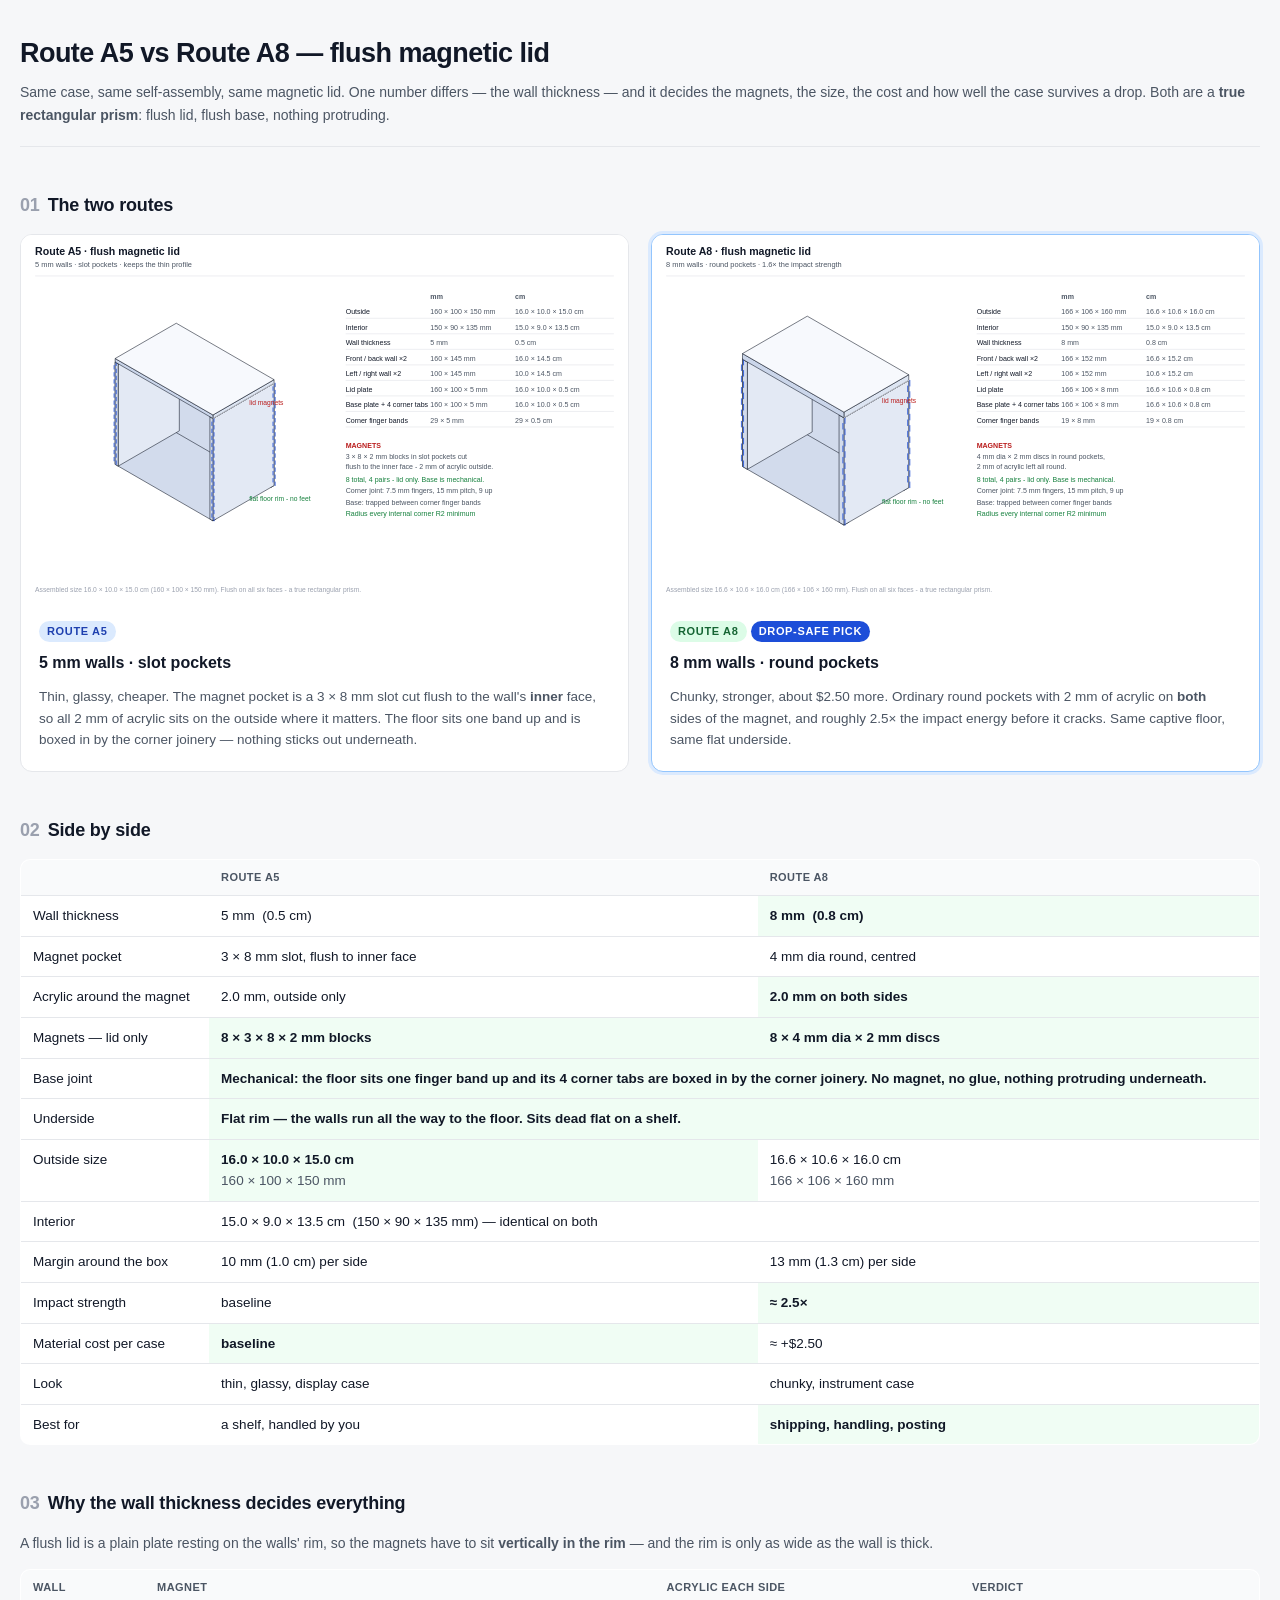
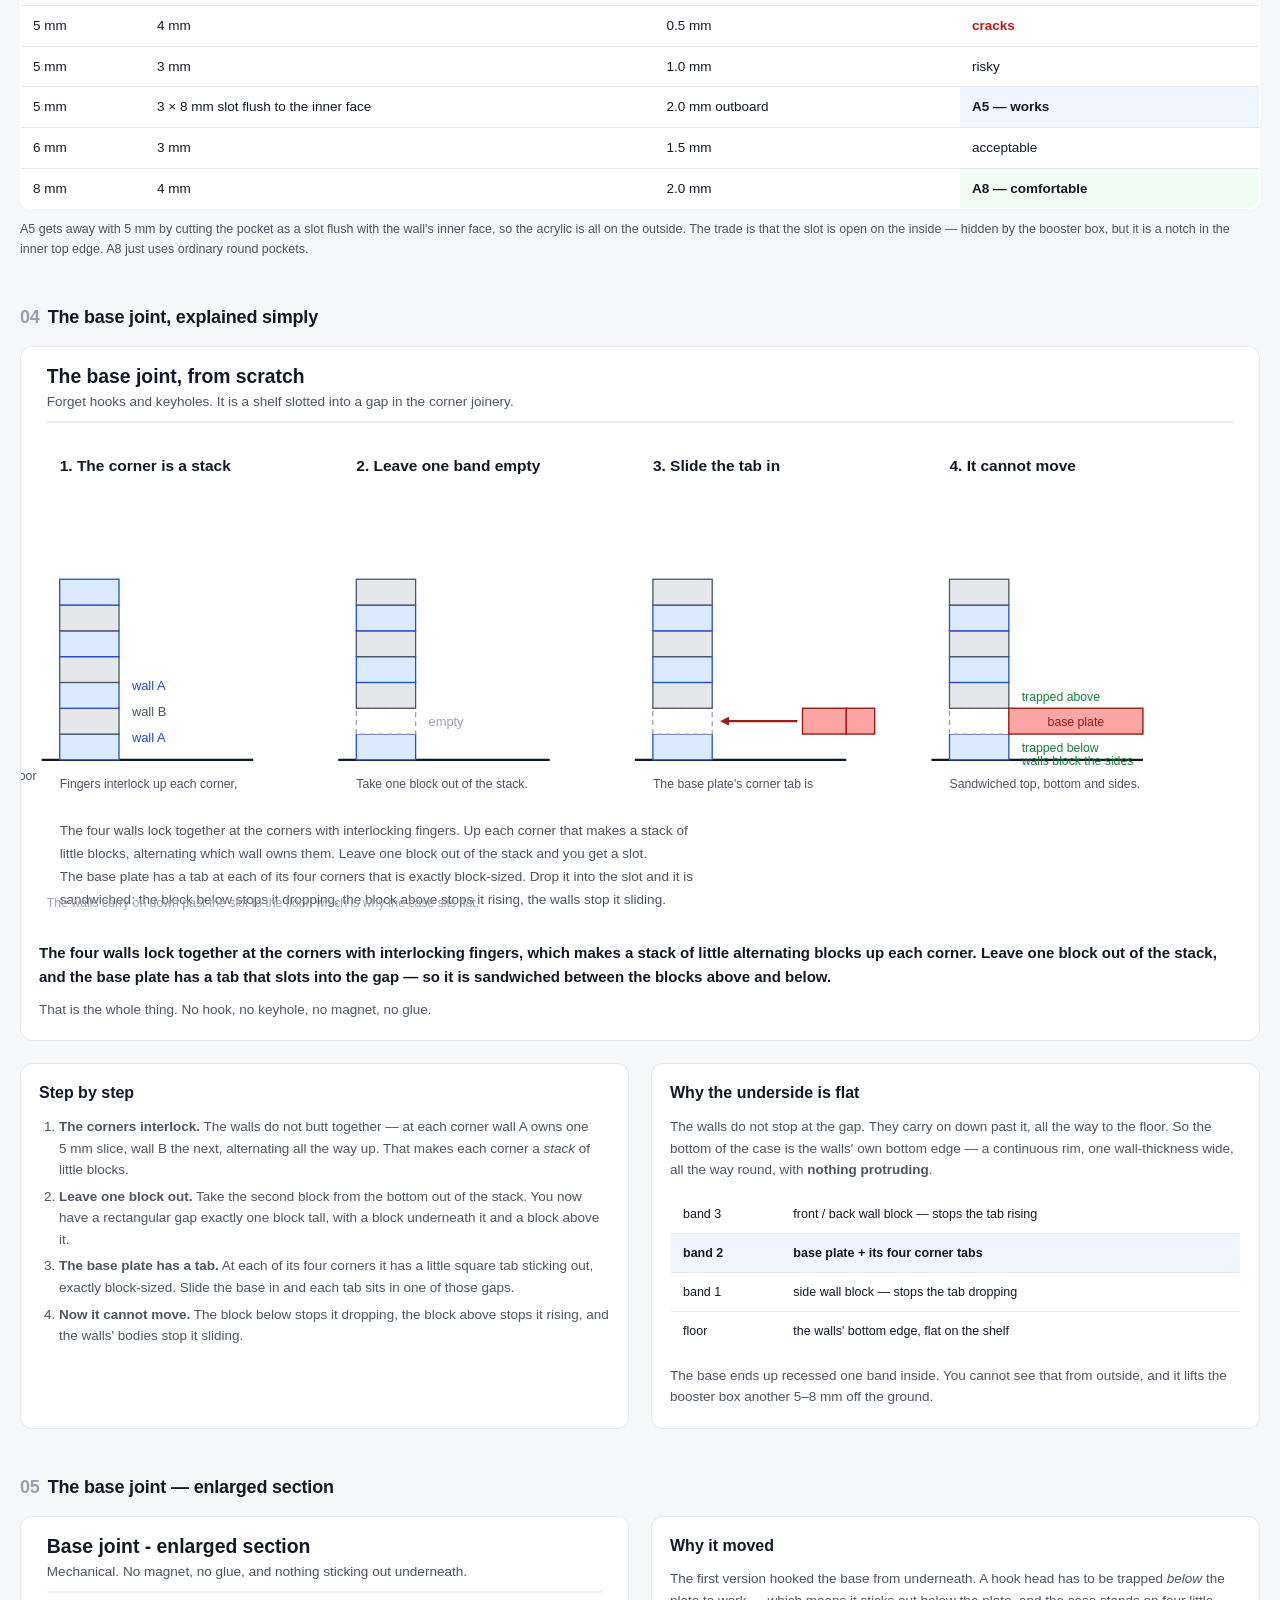
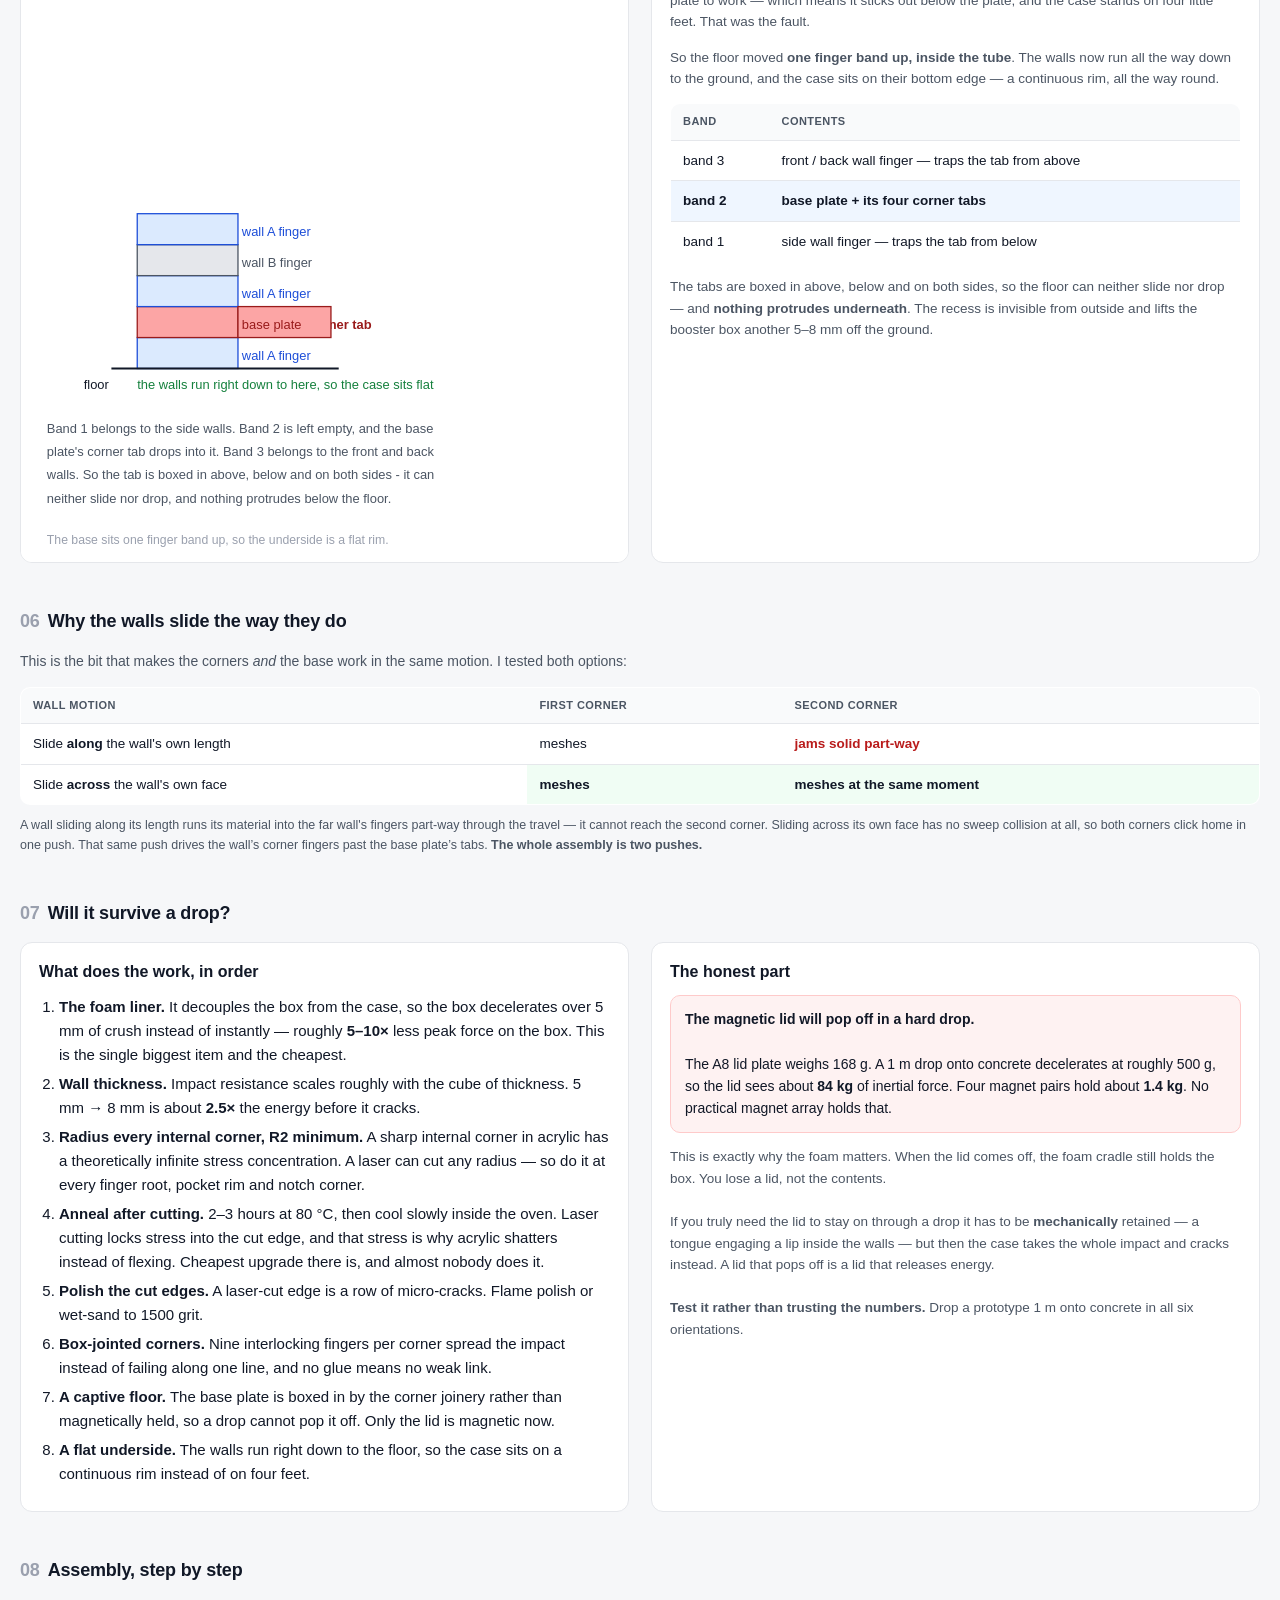
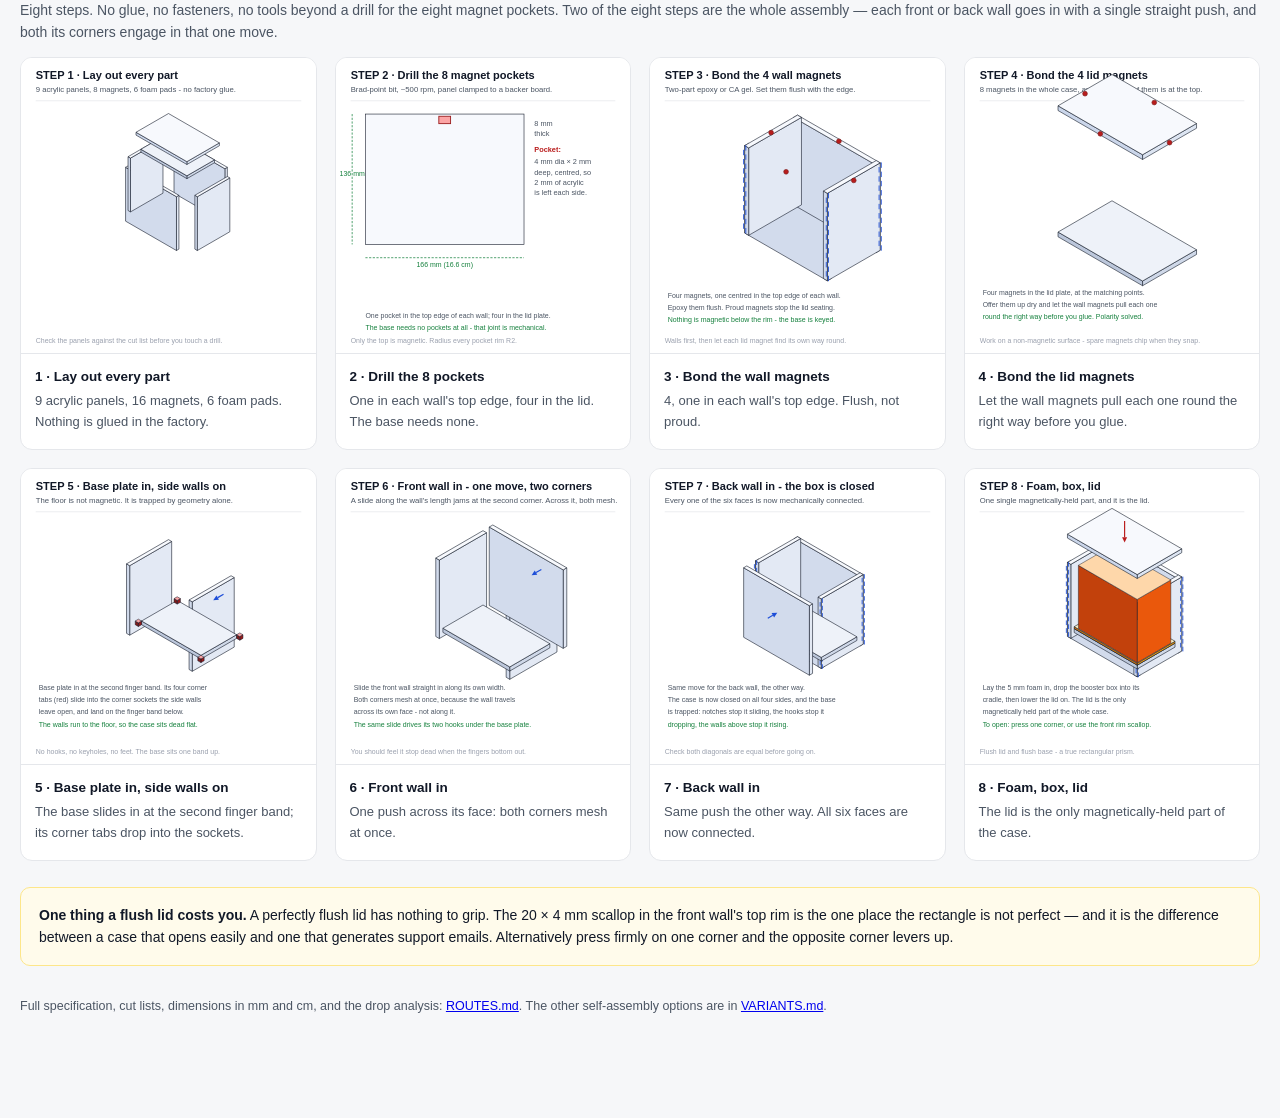
==== commit a8590fac: "Explain the base joint in plain language with a four-panel diagram The mechanism was sound but the w" ====
--- a/display-cases/compare-a.html
+++ b/display-cases/compare-a.html
@@ -138,7 +138,54 @@
 </p>
 
 
-<h2><span class="n">04</span>The base joint &mdash; flat, mechanical, no magnet</h2>
+<h2><span class="n">04</span>The base joint, explained simply</h2>
+<div class="card" style="margin-bottom:22px">
+  <img src="variants/base-explained.svg" alt="Four panels explaining the base joint from scratch">
+  <div class="body">
+    <p style="margin:0 0 10px;font-size:15px;font-weight:600">
+      The four walls lock together at the corners with interlocking fingers, which makes
+      a stack of little alternating blocks up each corner. Leave one block out of the
+      stack, and the base plate has a tab that slots into the gap &mdash; so it is sandwiched
+      between the blocks above and below.
+    </p>
+    <p style="margin:0;font-size:13.5px;color:var(--mid)">
+      That is the whole thing. No hook, no keyhole, no magnet, no glue.
+    </p>
+  </div>
+</div>
+<div class="cols2">
+  <div class="card"><div class="body">
+    <h3>Step by step</h3>
+    <ol style="font-size:13.5px;color:var(--mid)">
+      <li><strong>The corners interlock.</strong> The walls do not butt together &mdash; at each corner wall A owns one 5&nbsp;mm slice, wall B the next, alternating all the way up. That makes each corner a <em>stack</em> of little blocks.</li>
+      <li><strong>Leave one block out.</strong> Take the second block from the bottom out of the stack. You now have a rectangular gap exactly one block tall, with a block underneath it and a block above it.</li>
+      <li><strong>The base plate has a tab.</strong> At each of its four corners it has a little square tab sticking out, exactly block-sized. Slide the base in and each tab sits in one of those gaps.</li>
+      <li><strong>Now it cannot move.</strong> The block below stops it dropping, the block above stops it rising, and the walls' bodies stop it sliding.</li>
+    </ol>
+  </div></div>
+  <div class="card"><div class="body">
+    <h3>Why the underside is flat</h3>
+    <p style="font-size:13.5px;color:var(--mid);margin-top:0">
+      The walls do not stop at the gap. They carry on down past it, all the way to the
+      floor. So the bottom of the case is the walls' own bottom edge &mdash; a continuous
+      rim, one wall-thickness wide, all the way round, with <strong>nothing protruding</strong>.
+    </p>
+    <table style="font-size:12.5px">
+      <tbody>
+        <tr><td>band 3</td><td>front / back wall block &mdash; stops the tab rising</td></tr>
+        <tr><td class="best">band 2</td><td class="best">base plate + its four corner tabs</td></tr>
+        <tr><td>band 1</td><td>side wall block &mdash; stops the tab dropping</td></tr>
+        <tr><td>floor</td><td>the walls' bottom edge, flat on the shelf</td></tr>
+      </tbody>
+    </table>
+    <p style="font-size:13.5px;color:var(--mid);margin-bottom:0">
+      The base ends up recessed one band inside. You cannot see that from outside,
+      and it lifts the booster box another 5&ndash;8&nbsp;mm off the ground.
+    </p>
+  </div></div>
+</div>
+
+<h2><span class="n">05</span>The base joint &mdash; enlarged section</h2>
 <div class="cols2">
   <div class="card"><img src="variants/base-joint.svg" alt="Enlarged section through the base corner tab"></div>
   <div class="card"><div class="body">
@@ -170,7 +217,7 @@
   </div></div>
 </div>
 
-<h2><span class="n">05</span>Why the walls slide the way they do</h2>
+<h2><span class="n">06</span>Why the walls slide the way they do</h2>
 <p style="font-size:14px;color:var(--mid);margin-top:0">
   This is the bit that makes the corners <em>and</em> the base work in the same motion.
   I tested both options:
@@ -189,7 +236,7 @@
   drives the wall’s corner fingers past the base plate’s tabs. <strong>The whole assembly is two pushes.</strong>
 </p>
 
-<h2><span class="n">06</span>Will it survive a drop?</h2>
+<h2><span class="n">07</span>Will it survive a drop?</h2>
 <div class="cols2">
   <div class="card"><div class="body">
     <h3>What does the work, in order</h3>
@@ -228,7 +275,7 @@
   </div></div>
 </div>
 
-<h2><span class="n">07</span>Assembly, step by step</h2>
+<h2><span class="n">08</span>Assembly, step by step</h2>
 <p style="font-size:14px;color:var(--mid);margin-top:0">
   Eight steps. No glue, no fasteners, no tools beyond a drill for the eight magnet
   pockets. Two of the eight steps are the whole assembly &mdash; each front or back wall
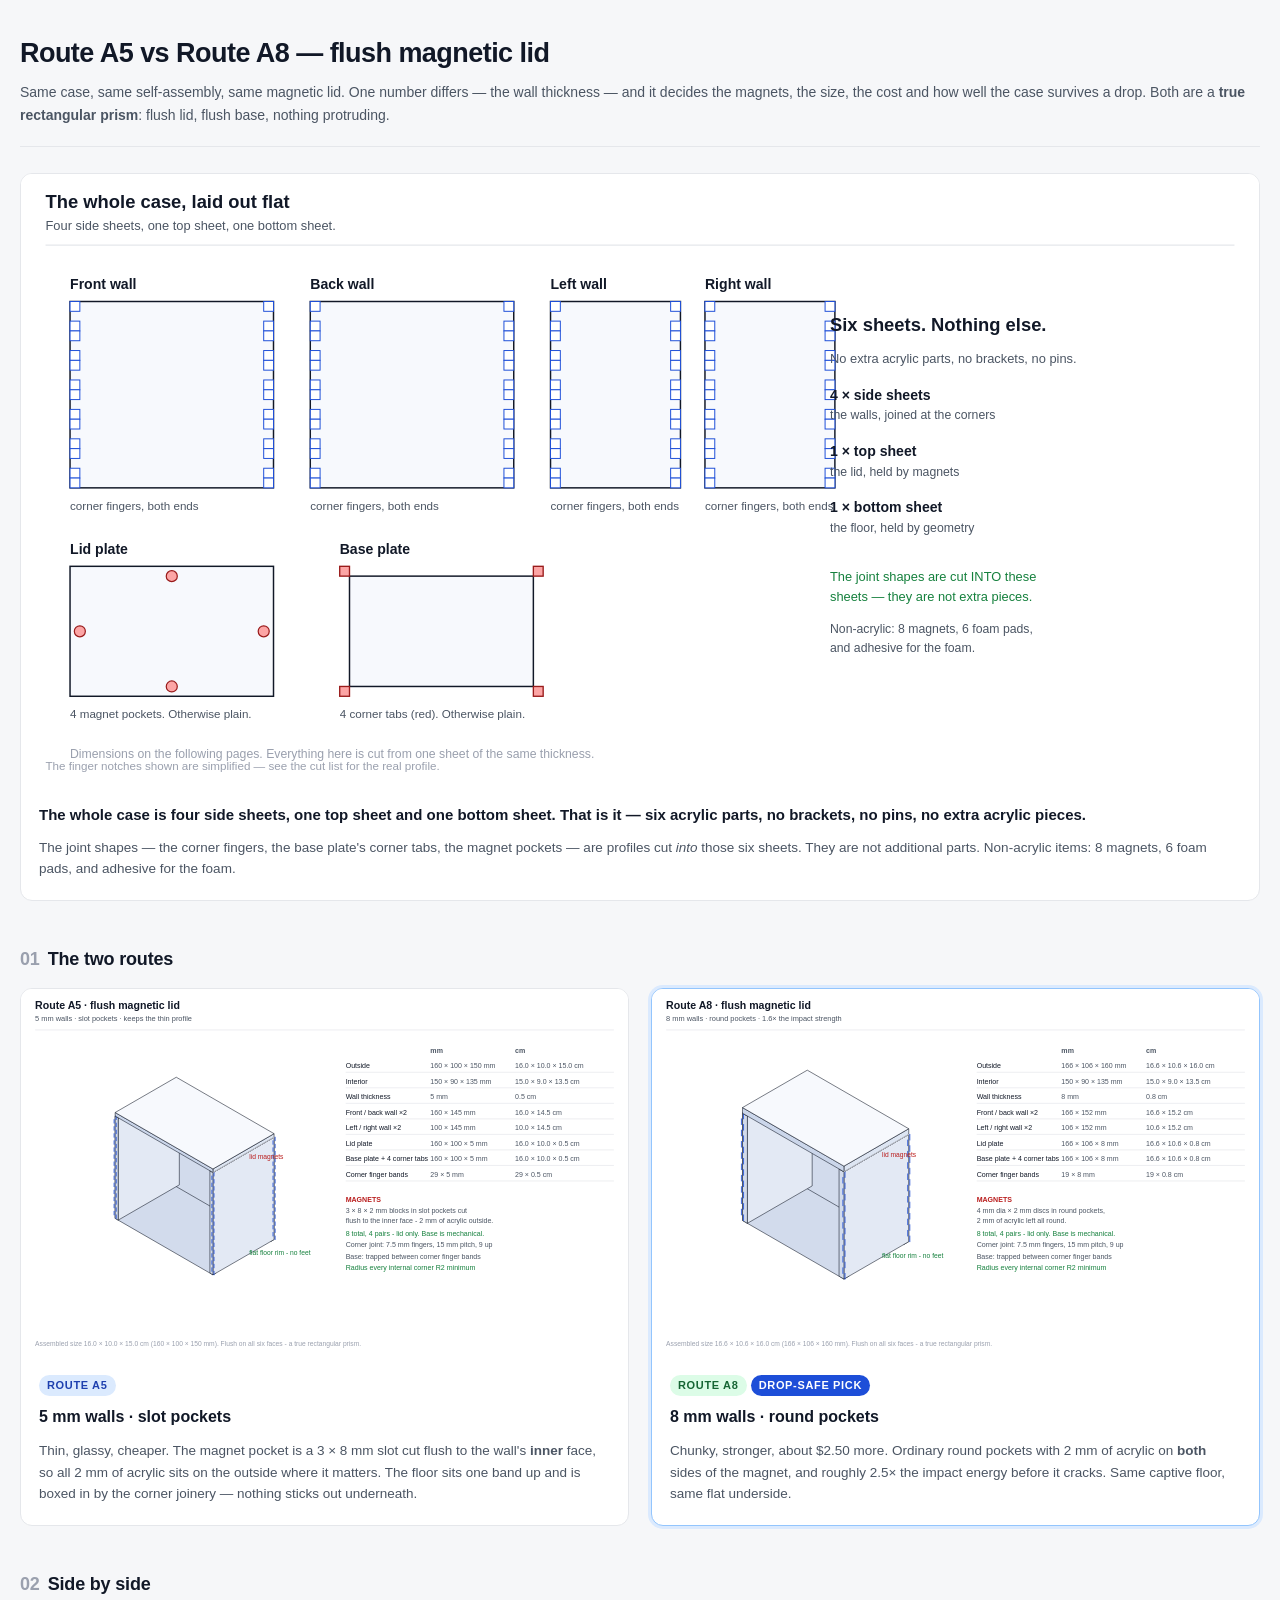
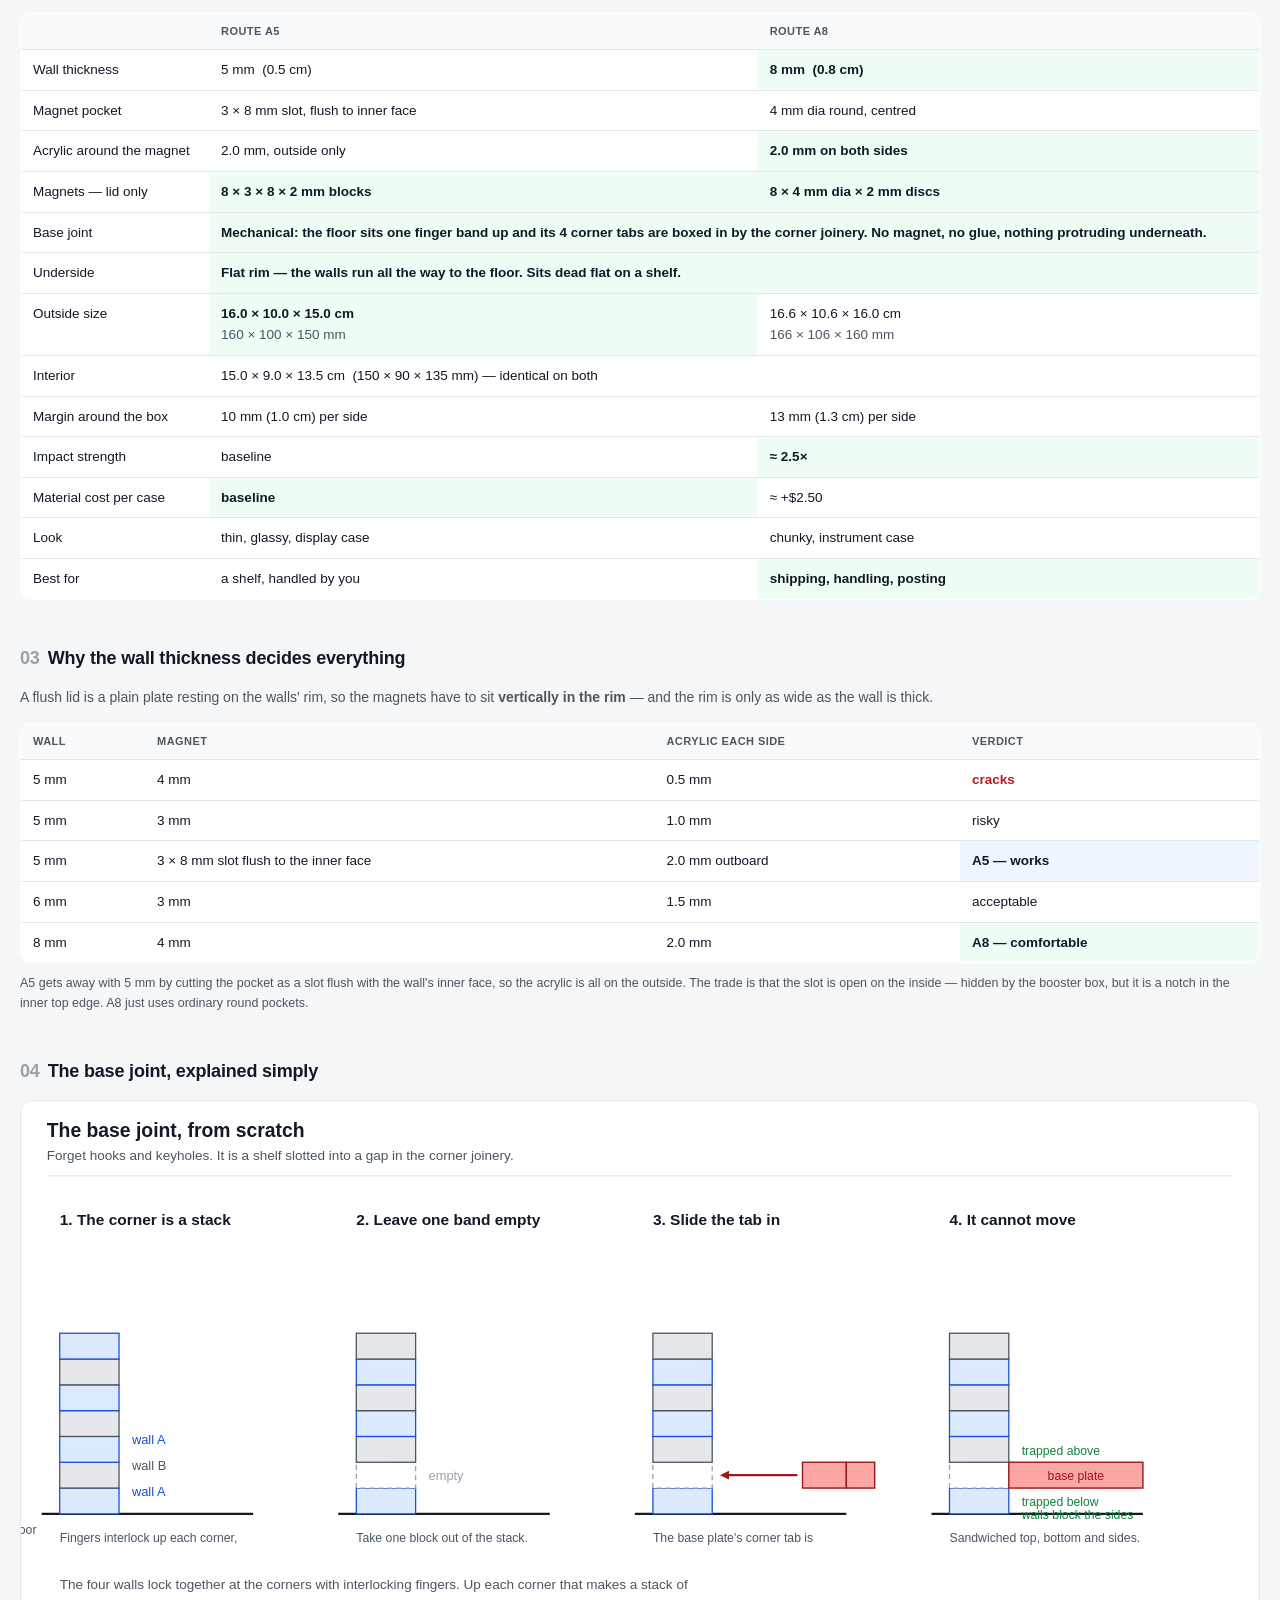
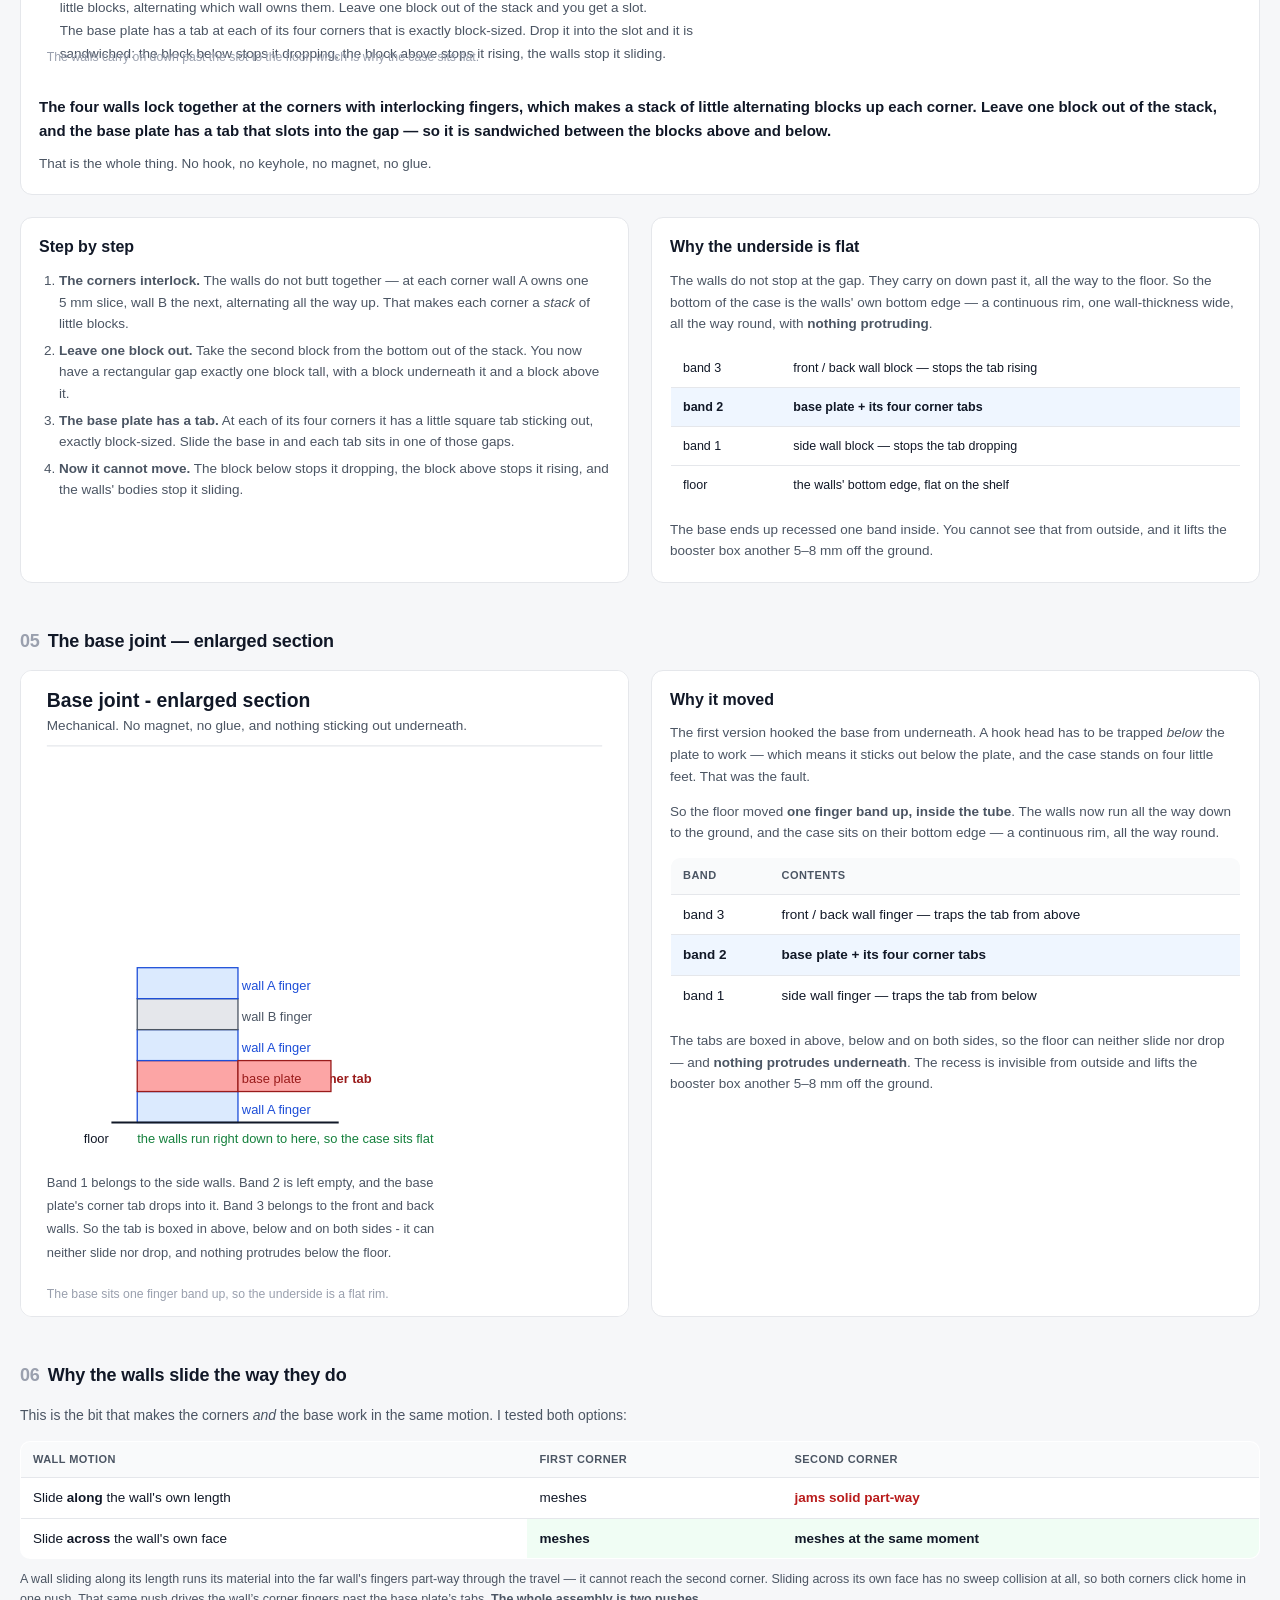
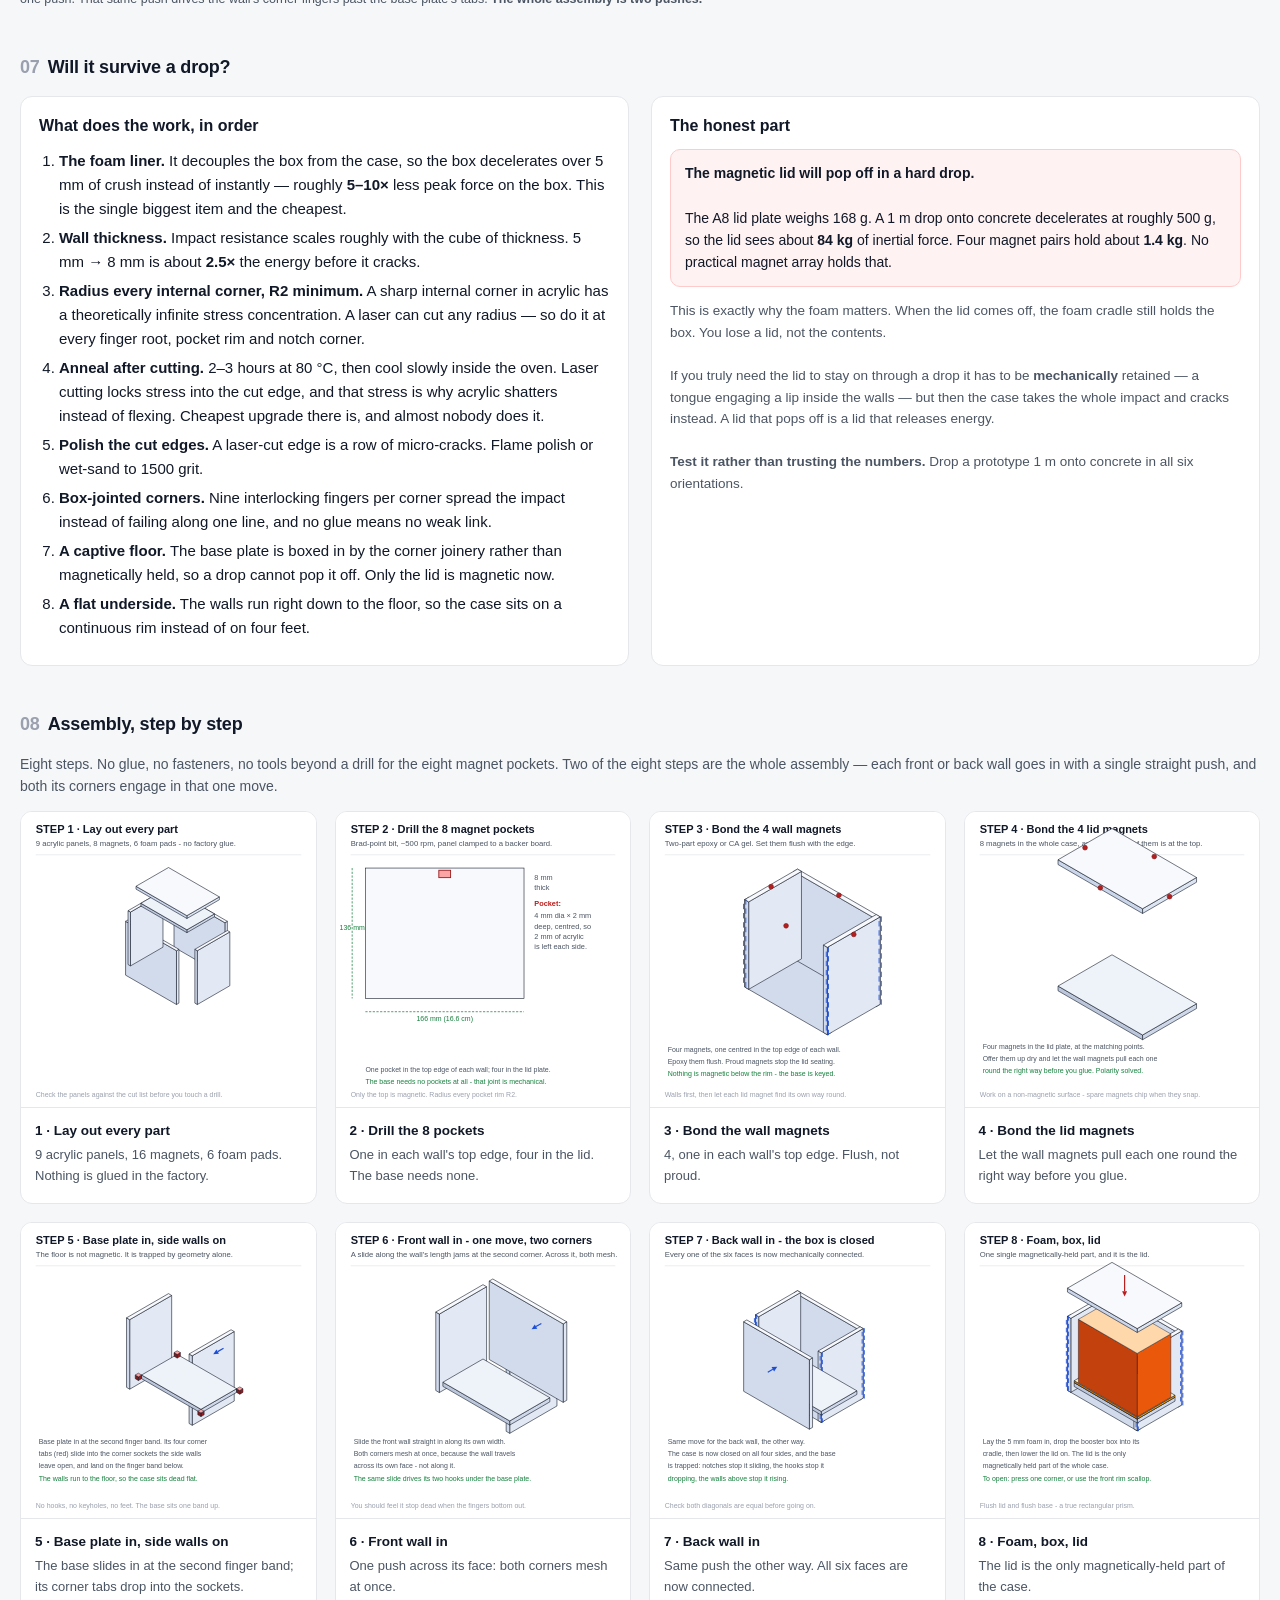
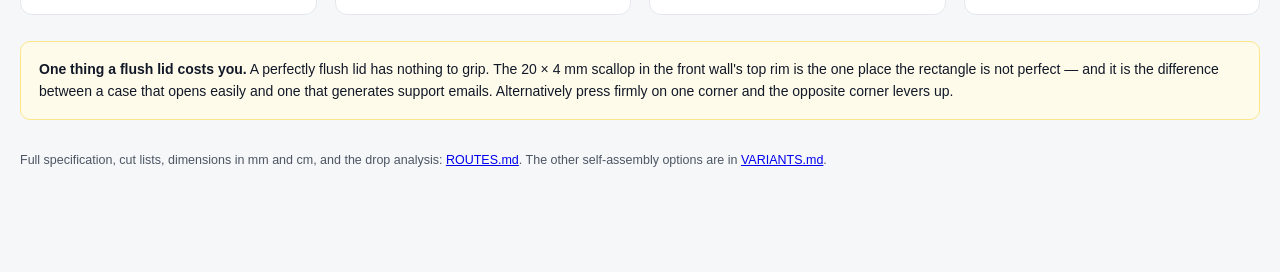
==== commit 80ca30c3: "Add a six-sheets breakdown drawing to show the case is only 6 acrylic parts Answers a fair question:" ====
--- a/display-cases/compare-a.html
+++ b/display-cases/compare-a.html
@@ -64,6 +64,21 @@
   </div>
 </header>
 
+<div class="card" style="margin-bottom:8px">
+  <img src="variants/six-sheets.svg" alt="The whole case laid out flat: six acrylic sheets">
+  <div class="body">
+    <p style="margin:0 0 10px;font-size:15px;font-weight:600">
+      The whole case is <strong>four side sheets, one top sheet and one bottom sheet</strong>.
+      That is it &mdash; six acrylic parts, no brackets, no pins, no extra acrylic pieces.
+    </p>
+    <p style="margin:0;font-size:13.5px;color:var(--mid)">
+      The joint shapes &mdash; the corner fingers, the base plate's corner tabs, the magnet
+      pockets &mdash; are profiles cut <em>into</em> those six sheets. They are not additional
+      parts. Non-acrylic items: 8 magnets, 6 foam pads, and adhesive for the foam.
+    </p>
+  </div>
+</div>
+
 <h2><span class="n">01</span>The two routes</h2>
 <div class="cols2">
   <div class="card">
